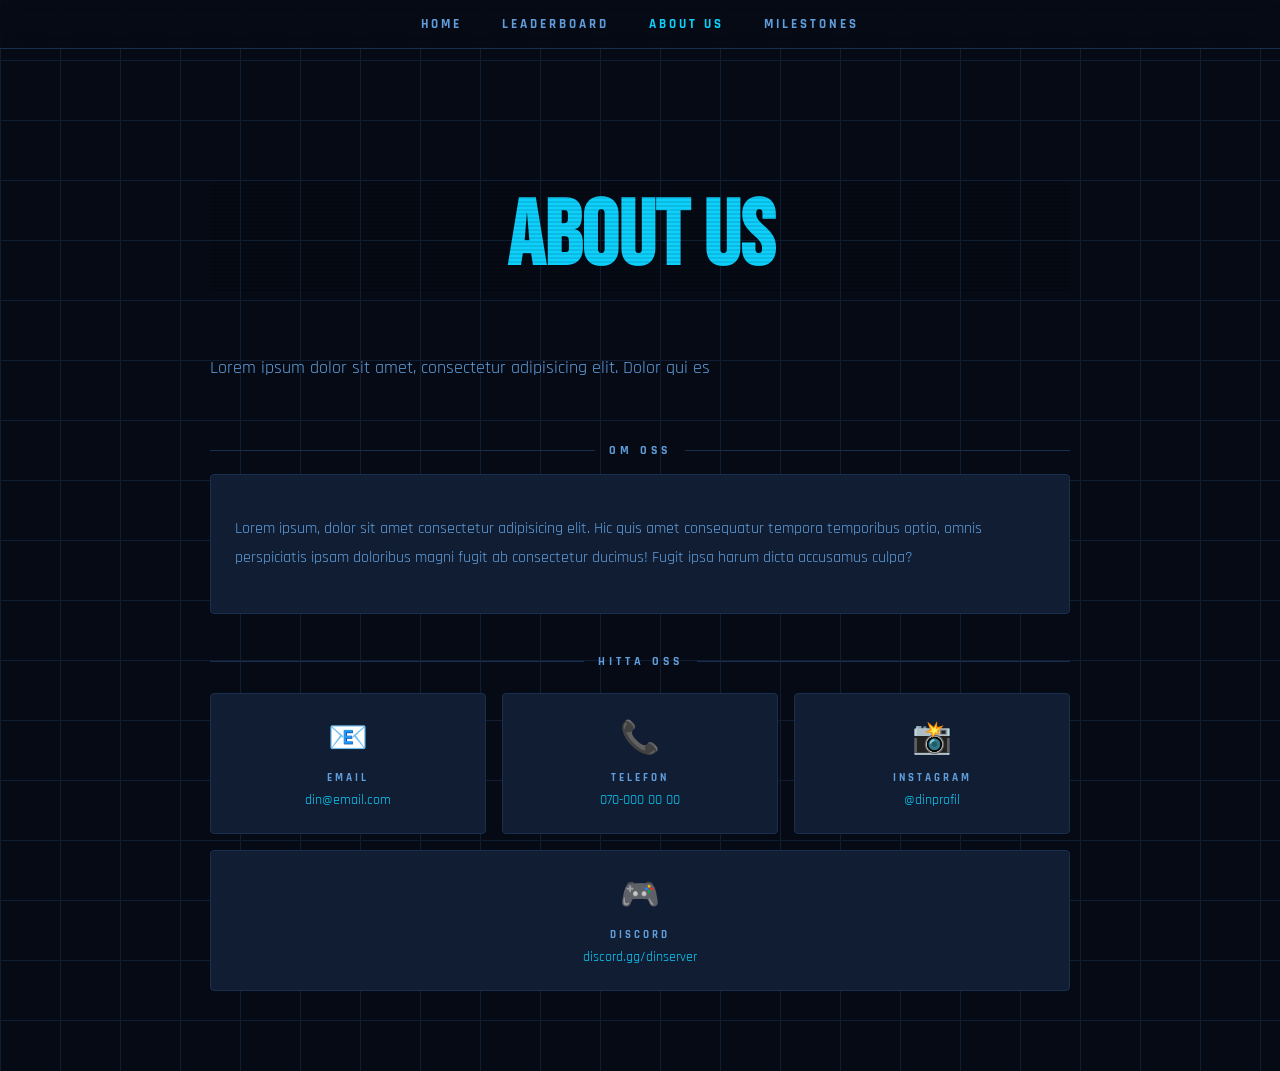
==== aboutus.html @ 4cf2b0c1 "FIRST COMMIT OF FILES" ====
<!doctype html>
<html lang="en">
<head>
  <meta charset="UTF-8" />
  <meta name="viewport" content="width=device-width, initial-scale=1.0" />
  <link rel="preconnect" href="https://fonts.googleapis.com" />
  <link rel="preconnect" href="https://fonts.gstatic.com" crossorigin />
  <link href="https://fonts.googleapis.com/css2?family=Bebas+Neue&family=Rajdhani:wght@400;700&display=swap" rel="stylesheet" />
  <link rel="stylesheet" href="css/style.css" />
  <title>LEVEL UP! - About us</title>
</head>
<body>
  <nav>
    <a href="index.html" >Home</a>
    <a href="leaderboard.html">Leaderboard</a>
    <a href="aboutus.html" class="active">About us</a>
    <a href="milestones.html">Milestones</a>
  </nav>
  <main id="contacts">
    <div class="contacts-hero">
  <h1 class="crt">About us</h1>
  <p class="hero-desc">Lorem ipsum dolor sit amet, consectetur adipisicing elit. Dolor qui es</p>
</div>

<div class="section-label">Om oss</div>
<div class="about-box">
  <p>Lorem ipsum, dolor sit amet consectetur adipisicing elit. Hic quis amet consequatur tempora temporibus optio, omnis perspiciatis ipsam doloribus magni fugit ab consectetur ducimus! Fugit ipsa harum dicta accusamus culpa?</p>
</div>

<div class="section-label">Hitta oss</div>
<div class="contact-cards">
  <a href="mailto:din@email.com" class="contact-card">
    <div class="contact-icon">📧</div>
    <div class="contact-label">Email</div>
    <div class="contact-value">din@email.com</div>
  </a>
  <a href="tel:+46700000000" class="contact-card">
    <div class="contact-icon">📞</div>
    <div class="contact-label">Telefon</div>
    <div class="contact-value">070-000 00 00</div>
  </a>
  <a href="https://instagram.com/dinprofil" class="contact-card">
    <div class="contact-icon">📸</div>
    <div class="contact-label">Instagram</div>
    <div class="contact-value">@dinprofil</div>
  </a>
  <a href="https://discord.gg/dinserver" class="contact-card">
    <div class="contact-icon">🎮</div>
    <div class="contact-label">Discord</div>
    <div class="contact-value">discord.gg/dinserver</div>
  </a>
</div>
  </main>
</body>
</html>
---- css/style.css ----
:root {
    --bg: #050a14;
    --cyan: #0dd0fc;
    --panel: #101d33;
    --text: #cde6ff;
    --bread: #609edb;
}

body {
    font-family: 'Rajdhani', sans-serif;
    font-size: 16px;
    background-color: var(--bg);
    color: var(--text);
    background-image:
        linear-gradient(var(--panel) 1px, transparent 1px),
        linear-gradient(90deg, var(--panel) 1px, transparent 1px);
    background-size: 60px 60px;
    margin: 0;
}

body::before {
    content: '';
    position: fixed;
    inset: 0;
    background: repeating-linear-gradient(0deg,
            transparent,
            transparent 2px,
            rgba(0, 0, 0, 0.08) 2px,
            rbga(0, 0, 0, 0.08) 4px);
    pointer-events: none;
}

body::-webkit-scrollbar {
    width: 6px;
}

body::-webkit-scrollbar-track {
    background: var(--bg);
}

body::-webkit-scrollbar-thumb {
    background: var(--cyan);
    border-radius: 3px;
    box-shadow:
        0 0 6px var(--cyan),
        0 0 12px var(--cyan),
        0 0 20px var(--cyan);
}

#containterLeaderboard {
    display: grid;
    min-height: 100vh;
    grid-template-rows: auto auto 1fr;
    grid-template-areas:
        "hd"
        "se"
        "mn";
    max-width: 860px;
    margin: 0 auto;
    padding: 40px 24px;
}

header {
    grid-area: hd;
    font-family: 'Bebas Neue', sans-serif;
    font-size: 92px;
    color: var(--cyan);
    display: flex;
    align-items: center;
    justify-content: center;
    text-shadow:
        0 0 20px var(--cyan),
        0 0 60px var(--cyan),
        0 0 100px var(--cyan);
    animation: pulse-glow 4s ease-in-out infinite;
    z-index: 0;
    padding: 120px 24px 80px;
    animation: fadeDown 0.6s ease both, pulse-glow 4s ease-in-out infinite;
}

.crt{
    position: relative;
}

.crt::before {
    content: '';
    position: absolute;
    inset: 0;
    background: repeating-linear-gradient(0deg,
            transparent,
            transparent 2px,
            rgba(0, 0, 0, 0.1) 2px,
            rgba(0, 0, 0, 0.1) 4px);
    pointer-events: none;
    z-index: 1;
}

@keyframes pulse-glow {
    0% {
        text-shadow: 0 0 5px var(--cyan), 0 0 10px var(--cyan);
    }

    50% {
        text-shadow: 0 0 10px var(--cyan), 0 0 20px var(--cyan), 0 0 160px var(--cyan);
    }

    100% {
        text-shadow: 0 0 5px var(--cyan), 0 0 10px var(--cyan);
    }
}

@keyframes fadeDown {
    from {
        opacity: 0;
        transform: translateY(-20px);
    }

    to {
        opacity: 1;
        transform: translateY(0);
    }
}

@keyframes fadeUp {
    from {
        opacity: 0;
        transform: translateY(20px);
    }

    to {
        opacity: 1;
        transform: translateY(0);
    }
}

nav {
    position: fixed;
    top: 0;
    left: 0;
    right: 0;
    display: flex;
    justify-content: center;
    gap: 40px;
    padding: 16px;
    background: rgba(5, 10, 20, 0.8);
    backdrop-filter: blur(10px);
    border-bottom: 1px solid #1a2f50;
    z-index: 100;
}

nav a {
    font-family: 'Rajdhani', sans-serif;
    font-size: 13px;
    font-weight: 700;
    letter-spacing: 3px;
    text-transform: uppercase;
    color: var(--bread);
    text-decoration: none;
    transition: color 0.2s;
}

nav a:hover {
    color: var(--cyan);
}

nav a.active {
    color: var(--cyan);
}

section {
    display: grid;
    grid-area: se;
    height: 350px;
}

main {
    grid-area: mn;
    padding: 0 24px 80px;
}

tr {
    background-color: var(--panel);
    height: 50px;
}

td {
    background-color: transparent;
    padding: 14px 20px;
    color: var(--text);
}

table {
    width: 100%;
    border-collapse: collapse;
}

thead tr {
    background: var(--panel);
    border-bottom: 1px solid #1a2f50;
}

th {
    padding: 12px 20px;
    font-size: 11px;
    font-weight: 700;
    letter-spacing: 3px;
    color: var(--bread);
    text-transform: uppercase;
    text-align: left;
}

tbody tr {
    border-bottom: 1px solid #1a2f50;
    transition: background 0.15s;
}

tbody tr:hover {
    background: rgba(13, 208, 252, 0.1);
}

.section-label {
    display: flex;
    align-items: center;
    gap: 14px;
    margin-bottom: 16px;
    font-size: 12px;
    font-weight: 700;
    letter-spacing: 4px;
    color: var(--bread);
    text-transform: uppercase;
}

.section-label::before,
.section-label::after {
    content: '';
    flex: 1;
    height: 1px;
    background: #1a2f50;
}

.table-wrap {
    border: 1px solid #1a2f50;
    border-radius: 4px;
    overflow: hidden;
}

.podium {
    display: flex;
    justify-content: center;
    align-items: flex-end;
    gap: 12px;
    height: 100%;
    animation: fadeUp 0.7s 0.2s ease both;
}

.podium-card {
    flex: 1;
    max-width: 240px;
    border-radius: 4px;
    padding: 20px 16px;
    text-align: center;
    border: 1px solid #1a2f50;
    background: var(--panel);
}

.rank-1 {
    padding-top: 40px;
    border-color: #ffd700;
    box-shadow: 0 0 20px rgba(255, 215, 0, 0.2);
}

.rank-2 {
    border-color: #c0c0c0;
    box-shadow: 0 0 16px rgba(192, 192, 192, 0.15);
}

.rank-3 {
    border-color: #cd7f32;
    box-shadow: 0 0 16px rgba(205, 127, 50, 0.15);
}

.podium-rank {
    font-family: 'Bebas Neue', sans-serif;
    font-size: 42px;
    line-height: 1;
    margin-bottom: 4px;
}

.rank-1 .podium-rank {
    color: #ffd700;
}

.rank-2 .podium-rank {
    color: #c0c0c0;
}

.rank-3 .podium-rank {
    color: #cd7f32;
}

.podium-name {
    font-size: 18px;
    font-weight: 700;
    color: #fff;
    margin-bottom: 6px;
}

.podium-xp {
    font-family: 'Bebas Neue', sans-serif;
    font-size: 24px;
    color: var(--cyan);
}

.xp-bar-wrap {
    width: 80px;
    height: 4px;
    background: #1a2f50;
    border-radius: 2px;
    margin-top: 5px;
    overflow: hidden;
}

.xp-bar {
    height: 100%;
    background: var(--cyan);
    border-radius: 2px;
}

section {
    grid-area: se;
    padding-bottom: 40px;
}

/* --------------------------------------- */

#home {
    max-width: 860px;
    margin: 0 auto;
    padding: 120px 24px 80px;
}

.hero {
    display: flex;
    flex-direction: column;
    align-items: center;
    text-align: center;
    margin-bottom: 10px;
}

.hero-logo img {
    width: 200px;
    height: 200px;
    border-radius: 50%;
    border: 2px solid var(--cyan);
    box-shadow: 0 0 20px var(--cyan);
}

.hero h1 {
    font-family: 'Bebas Neue', sans-serif;
    font-size: 92px;
    color: var(--cyan);
    animation: pulse-glow 4s ease-in-out infinite;
} 

.hero-desc {
    font-size: 18px;
    color: var(--bread);
    max-width: 500px;
    line-height: 1.6;
}

.xp-cards {
    display: flex;
    gap: 16px;
    margin-top: 24px;
}

.xp-card {
    flex: 1;
    background: var(--panel);
    border: 1px solid #1a2f50;
    border-radius: 4px;
    padding: 24px;
    text-align: center;
}

.xp-card-icon {
    font-size: 32px;
    margin-bottom: 12px;
}

.xp-card-title {
    font-family: 'Bebas Neue', sans-serif;
    font-size: 24px;
    color: var(--cyan);
    margin-bottom: 8px;
}

.xp-card-desc {
    font-size: 14px;
    color: var(--bread);
    line-height: 1.6;
}

/* -------------------------------------- */

#contacts {
    max-width: 860px;
    margin: 0 auto;
    padding: 120px 24px 80px;
}

.contacts-hero {
    text-align: center;
    margin-bottom: 60px;
}

.contacts-hero h1 {
    font-family: 'Bebas Neue', sans-serif;
    font-size: 92px;
    color: var(--cyan);
    animation: pulse-glow 4s ease-in-out infinite;
}

.about-box {
    background: var(--panel);
    border: 1px solid #1a2f50;
    border-radius: 4px;
    padding: 24px;
    margin: 16px 0 40px;
    color: var(--bread);
    line-height: 1.8;
    font-size: 16px;
}

.contact-cards {
    display: flex;
    gap: 16px;
    margin-top: 24px;
    flex-wrap: wrap;
}

.contact-card {
    flex: 1;
    min-width: 180px;
    background: var(--panel);
    border: 1px solid #1a2f50;
    border-radius: 4px;
    padding: 24px;
    text-align: center;
    text-decoration: none;
    transition: border-color 0.2s, box-shadow 0.2s;
}

.contact-card:hover {
    border-color: var(--cyan);
    box-shadow: 0 0 12px rgba(13, 208, 252, 0.2);
}

.contact-icon {
    font-size: 32px;
    margin-bottom: 12px;
}

.contact-label {
    font-size: 11px;
    font-weight: 700;
    letter-spacing: 3px;
    color: var(--bread);
    text-transform: uppercase;
    margin-bottom: 6px;
}

.contact-value {
    font-size: 14px;
    color: var(--cyan);
}

/* ------------------------------------- */

#milestones {
    max-width: 860px;
    margin: 0 auto;
    padding: 120px 24px 80px;
}

.milestones-hero {
    text-align: center;
    margin-bottom: 60px;
}

.milestones-hero h1 {
    font-family: 'Bebas Neue', sans-serif;
    font-size: 92px;
    color: var(--cyan);
    animation: pulse-glow 4s ease-in-out infinite;
}

.milestone-cards {
    display: flex;
    flex-direction: column;
    gap: 12px;
    margin-top: 24px;
}

.milestone-card {
    display: flex;
    align-items: center;
    gap: 20px;
    background: var(--panel);
    border: 1px solid #1a2f50;
    border-radius: 4px;
    padding: 16px 24px;
    transition: border-color 0.2s, box-shadow 0.2s;
}

.milestone-card:hover {
    border-color: var(--cyan);
    box-shadow: 0 0 12px rgba(13, 208, 252, 0.15);
}

.milestone-color {
    width: 40px;
    height: 40px;
    border-radius: 50%;
    flex-shrink: 0;
}

.milestone-name {
    font-family: 'Bebas Neue', sans-serif;
    font-size: 24px;
    color: #fff;
}

.milestone-levels {
    font-size: 13px;
    color: var(--bread);
    letter-spacing: 2px;
}

.milestone-reward {
    font-size: 13px;
    color: var(--cyan);
    margin-top: 4px;
    letter-spacing: 1px;
}

/* Färger (väldigt jobbig skit ugghghhhghhghghghhhhh)*/
.yellow {
    background: #ffd700;
}

.green {
    background: #00c853;
}

.blue {
    background: #2979ff;
}

.purple {
    background: #aa00ff;
}

.red {
    background: #d50000;
}

.bronze {
    background: linear-gradient(135deg, #cd7f32, #3a1606);
}

.silver {
    background: linear-gradient(135deg, #c0c0c0, #0c0c0c);
}

.gold {
    background: linear-gradient(135deg, #ffcd45, #1d1a00);
}

.diamond {
    background: linear-gradient(135deg, #76d3dd, #afdbff, #4754cc);
}

.platinum {
    background: linear-gradient(135deg, #67f9ed, #affff8, #22eecc);
    
}

.mythical {
    background: linear-gradient(135deg, #ff399f, #c300ff, #2f00ff);
}

.mythical-card {
    position: relative;
    overflow: hidden;
    border-color: #818cf8;
    box-shadow: 0 0 100px rgba(129, 140, 248, 0.3);
}
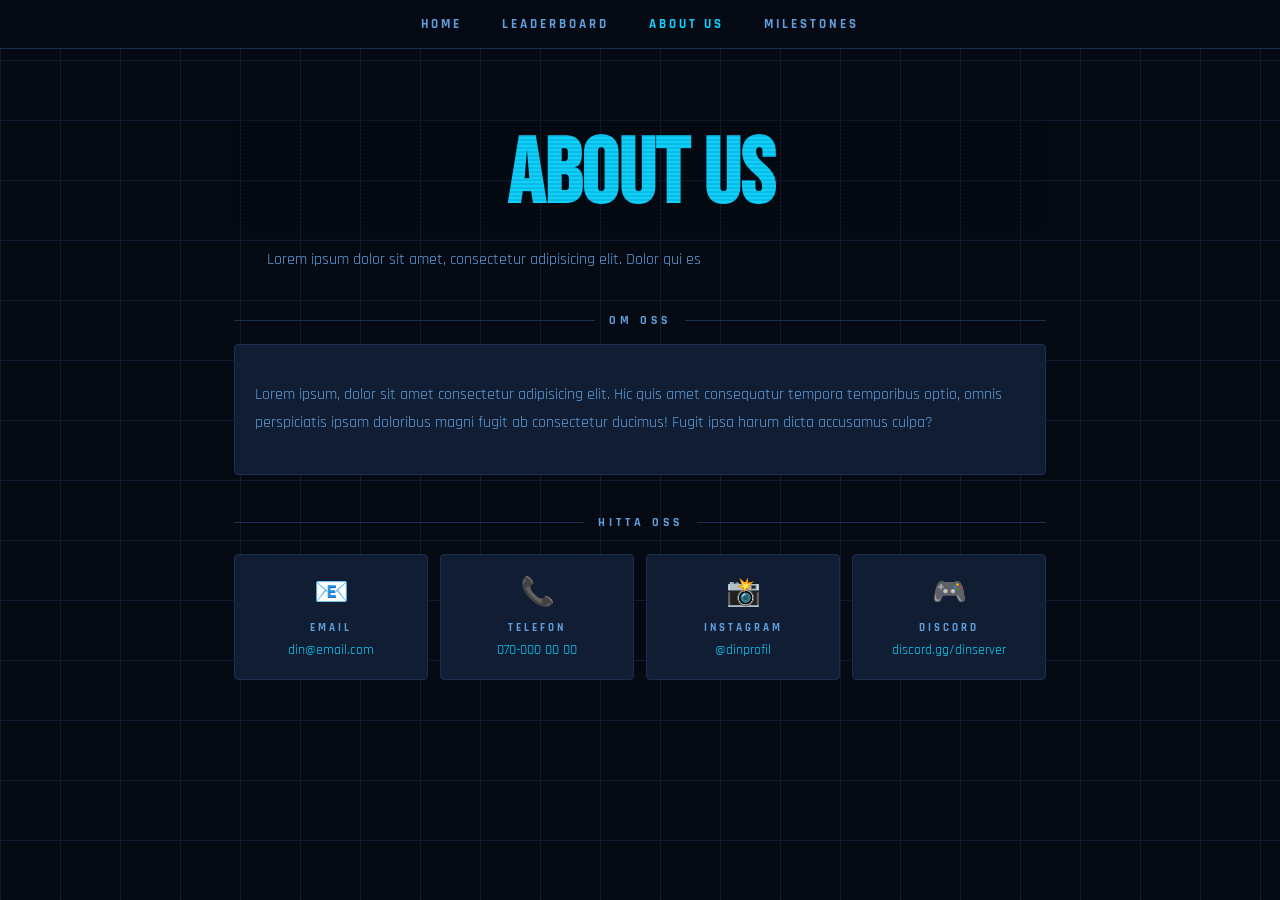
==== commit 745345d1: "Responisve website! made it responsive cause why not" ====
--- a/aboutus.html
+++ b/aboutus.html
@@ -8,8 +8,10 @@
   <link href="https://fonts.googleapis.com/css2?family=Bebas+Neue&family=Rajdhani:wght@400;700&display=swap" rel="stylesheet" />
   <link rel="stylesheet" href="css/style.css" />
   <title>LEVEL UP! - About us</title>
+  <link rel="icon" type="image/x-icon" href="img/leveluplogo.png">
 </head>
 <body>
+  <div id="wrapperAboutus">
   <nav>
     <a href="index.html" >Home</a>
     <a href="leaderboard.html">Leaderboard</a>
@@ -51,5 +53,6 @@
   </a>
 </div>
   </main>
+  </div>
 </body>
 </html>
--- a/css/style.css
+++ b/css/style.css
@@ -4,6 +4,16 @@
     --panel: #101d33;
     --text: #cde6ff;
     --bread: #609edb;
+}
+
+main {
+    animation: fadeUp 0.7s 0.2s ease both;
+}
+
+*,
+*::before,
+*::after {
+    box-sizing: border-box;
 }
 
 body {
@@ -16,6 +26,7 @@
         linear-gradient(90deg, var(--panel) 1px, transparent 1px);
     background-size: 60px 60px;
     margin: 0;
+    overflow-x: hidden;
 }
 
 body::before {
@@ -26,7 +37,7 @@
             transparent,
             transparent 2px,
             rgba(0, 0, 0, 0.08) 2px,
-            rbga(0, 0, 0, 0.08) 4px);
+            rgba(0, 0, 0, 0.08) 4px);
     pointer-events: none;
 }
 
@@ -47,38 +58,253 @@
         0 0 20px var(--cyan);
 }
 
+/* ── WRAPPERS ── */
+#wrapperAboutus,
+#wrapperHome,
+#wrapperLeaderboard,
+#wrapperMilestones,
+#wrappperMilestones {
+    width: 100%;
+    max-width: 1200px;
+    padding: 0;
+    margin: 0 auto;
+}
+
+/* ── NAV ── */
+nav {
+    position: fixed;
+    top: 0;
+    left: 0;
+    right: 0;
+    display: flex;
+    justify-content: center;
+    flex-wrap: wrap;
+    gap: 16px;
+    padding: 12px 16px;
+    background: rgba(5, 10, 20, 0.8);
+    backdrop-filter: blur(10px);
+    border-bottom: 1px solid #1a2f50;
+    z-index: 100;
+}
+
+nav a {
+    font-family: 'Rajdhani', sans-serif;
+    font-size: 12px;
+    font-weight: 700;
+    letter-spacing: 2px;
+    text-transform: uppercase;
+    color: var(--bread);
+    text-decoration: none;
+    transition: color 0.2s;
+}
+
+nav a:hover {
+    color: var(--cyan);
+}
+
+nav a.active {
+    color: var(--cyan);
+}
+
+/* ── LEADERBOARD LAYOUT ── */
 #containterLeaderboard {
     display: grid;
-    min-height: 100vh;
     grid-template-rows: auto auto 1fr;
     grid-template-areas:
         "hd"
         "se"
         "mn";
-    max-width: 860px;
-    margin: 0 auto;
-    padding: 40px 24px;
-}
-
-header {
+    width: 100%;
+    padding: 0 16px;
+}
+
+.leaderboard-hero {
     grid-area: hd;
+    display: flex;
+    justify-content: center;
+    padding: 100px 16px 40px;
+}
+
+.leaderboard-hero h1 {
     font-family: 'Bebas Neue', sans-serif;
-    font-size: 92px;
-    color: var(--cyan);
+    font-size: clamp(48px, 12vw, 92px);
+    color: var(--cyan);
+    animation: fadeDown 0.6s ease both, pulse-glow 4s ease-in-out infinite;
+    margin: 0;
+    text-align: center;
+}
+
+/* ── PODIUM SECTION ── */
+section {
+    grid-area: se;
+    height: auto;
+    min-height: 160px;
+    padding: 16px 0 32px;
+}
+
+.podium {
+    display: flex;
+    justify-content: center;
+    align-items: flex-end;
+    gap: 8px;
+    height: 100%;
+    animation: fadeUp 0.7s 0.2s ease both;
+}
+
+.podium-card {
+    flex: 1;
+    min-width: 0;
+    max-width: 240px;
+    border-radius: 4px;
+    padding: 12px 8px;
+    text-align: center;
+    border: 1px solid #1a2f50;
+    background: var(--panel);
+    word-break: break-word;
+}
+
+.rank-1 {
+    padding-top: 28px;
+    border-color: #ffd700;
+    box-shadow: 0 0 20px rgba(255, 215, 0, 0.2);
+}
+
+.rank-2 {
+    border-color: #c0c0c0;
+    box-shadow: 0 0 16px rgba(192, 192, 192, 0.15);
+}
+
+.rank-3 {
+    border-color: #cd7f32;
+    box-shadow: 0 0 16px rgba(205, 127, 50, 0.15);
+}
+
+.podium-rank {
+    font-family: 'Bebas Neue', sans-serif;
+    font-size: clamp(24px, 6vw, 42px);
+    line-height: 1;
+    margin-bottom: 4px;
+}
+
+.rank-1 .podium-rank {
+    color: #ffd700;
+}
+
+.rank-2 .podium-rank {
+    color: #c0c0c0;
+}
+
+.rank-3 .podium-rank {
+    color: #cd7f32;
+}
+
+.podium-name {
+    font-size: clamp(12px, 3vw, 18px);
+    font-weight: 700;
+    color: #fff;
+    margin-bottom: 4px;
+}
+
+.podium-xp {
+    font-family: 'Bebas Neue', sans-serif;
+    font-size: clamp(14px, 4vw, 24px);
+    color: var(--cyan);
+}
+
+/* ── TABLE ── */
+main {
+    grid-area: mn;
+    padding: 0 0 80px;
+}
+
+.table-wrap {
+    border: 1px solid #1a2f50;
+    border-radius: 4px;
+    overflow-x: auto;
+    -webkit-overflow-scrolling: touch;
+}
+
+table {
+    width: 100%;
+    min-width: 360px;
+    border-collapse: collapse;
+}
+
+thead tr {
+    background: var(--panel);
+    border-bottom: 1px solid #1a2f50;
+}
+
+th {
+    padding: 10px 12px;
+    font-size: 10px;
+    font-weight: 700;
+    letter-spacing: 2px;
+    color: var(--bread);
+    text-transform: uppercase;
+    text-align: left;
+    white-space: nowrap;
+}
+
+tr {
+    background-color: var(--panel);
+    height: 50px;
+}
+
+td {
+    background-color: transparent;
+    padding: 10px 12px;
+    color: var(--text);
+    font-size: 14px;
+}
+
+tbody tr {
+    border-bottom: 1px solid #1a2f50;
+    transition: background 0.15s;
+}
+
+tbody tr:hover {
+    background: rgba(13, 208, 252, 0.1);
+}
+
+.xp-bar-wrap {
+    width: 60px;
+    height: 4px;
+    background: #1a2f50;
+    border-radius: 2px;
+    margin-top: 5px;
+    overflow: hidden;
+}
+
+.xp-bar {
+    height: 100%;
+    background: var(--cyan);
+    border-radius: 2px;
+}
+
+/* ── SECTION LABEL ── */
+.section-label {
     display: flex;
     align-items: center;
-    justify-content: center;
-    text-shadow:
-        0 0 20px var(--cyan),
-        0 0 60px var(--cyan),
-        0 0 100px var(--cyan);
-    animation: pulse-glow 4s ease-in-out infinite;
-    z-index: 0;
-    padding: 120px 24px 80px;
-    animation: fadeDown 0.6s ease both, pulse-glow 4s ease-in-out infinite;
-}
-
-.crt{
+    gap: 14px;
+    margin-bottom: 16px;
+    font-size: 12px;
+    font-weight: 700;
+    letter-spacing: 4px;
+    color: var(--bread);
+    text-transform: uppercase;
+}
+
+.section-label::before,
+.section-label::after {
+    content: '';
+    flex: 1;
+    height: 1px;
+    background: #1a2f50;
+}
+
+/* ── CRT EFFECT ── */
+.crt {
     position: relative;
 }
 
@@ -95,6 +321,7 @@
     z-index: 1;
 }
 
+/* ── ANIMATIONS ── */
 @keyframes pulse-glow {
     0% {
         text-shadow: 0 0 5px var(--cyan), 0 0 10px var(--cyan);
@@ -133,210 +360,11 @@
     }
 }
 
-nav {
-    position: fixed;
-    top: 0;
-    left: 0;
-    right: 0;
-    display: flex;
-    justify-content: center;
-    gap: 40px;
-    padding: 16px;
-    background: rgba(5, 10, 20, 0.8);
-    backdrop-filter: blur(10px);
-    border-bottom: 1px solid #1a2f50;
-    z-index: 100;
-}
-
-nav a {
-    font-family: 'Rajdhani', sans-serif;
-    font-size: 13px;
-    font-weight: 700;
-    letter-spacing: 3px;
-    text-transform: uppercase;
-    color: var(--bread);
-    text-decoration: none;
-    transition: color 0.2s;
-}
-
-nav a:hover {
-    color: var(--cyan);
-}
-
-nav a.active {
-    color: var(--cyan);
-}
-
-section {
-    display: grid;
-    grid-area: se;
-    height: 350px;
-}
-
-main {
-    grid-area: mn;
-    padding: 0 24px 80px;
-}
-
-tr {
-    background-color: var(--panel);
-    height: 50px;
-}
-
-td {
-    background-color: transparent;
-    padding: 14px 20px;
-    color: var(--text);
-}
-
-table {
-    width: 100%;
-    border-collapse: collapse;
-}
-
-thead tr {
-    background: var(--panel);
-    border-bottom: 1px solid #1a2f50;
-}
-
-th {
-    padding: 12px 20px;
-    font-size: 11px;
-    font-weight: 700;
-    letter-spacing: 3px;
-    color: var(--bread);
-    text-transform: uppercase;
-    text-align: left;
-}
-
-tbody tr {
-    border-bottom: 1px solid #1a2f50;
-    transition: background 0.15s;
-}
-
-tbody tr:hover {
-    background: rgba(13, 208, 252, 0.1);
-}
-
-.section-label {
-    display: flex;
-    align-items: center;
-    gap: 14px;
-    margin-bottom: 16px;
-    font-size: 12px;
-    font-weight: 700;
-    letter-spacing: 4px;
-    color: var(--bread);
-    text-transform: uppercase;
-}
-
-.section-label::before,
-.section-label::after {
-    content: '';
-    flex: 1;
-    height: 1px;
-    background: #1a2f50;
-}
-
-.table-wrap {
-    border: 1px solid #1a2f50;
-    border-radius: 4px;
-    overflow: hidden;
-}
-
-.podium {
-    display: flex;
-    justify-content: center;
-    align-items: flex-end;
-    gap: 12px;
-    height: 100%;
-    animation: fadeUp 0.7s 0.2s ease both;
-}
-
-.podium-card {
-    flex: 1;
-    max-width: 240px;
-    border-radius: 4px;
-    padding: 20px 16px;
-    text-align: center;
-    border: 1px solid #1a2f50;
-    background: var(--panel);
-}
-
-.rank-1 {
-    padding-top: 40px;
-    border-color: #ffd700;
-    box-shadow: 0 0 20px rgba(255, 215, 0, 0.2);
-}
-
-.rank-2 {
-    border-color: #c0c0c0;
-    box-shadow: 0 0 16px rgba(192, 192, 192, 0.15);
-}
-
-.rank-3 {
-    border-color: #cd7f32;
-    box-shadow: 0 0 16px rgba(205, 127, 50, 0.15);
-}
-
-.podium-rank {
-    font-family: 'Bebas Neue', sans-serif;
-    font-size: 42px;
-    line-height: 1;
-    margin-bottom: 4px;
-}
-
-.rank-1 .podium-rank {
-    color: #ffd700;
-}
-
-.rank-2 .podium-rank {
-    color: #c0c0c0;
-}
-
-.rank-3 .podium-rank {
-    color: #cd7f32;
-}
-
-.podium-name {
-    font-size: 18px;
-    font-weight: 700;
-    color: #fff;
-    margin-bottom: 6px;
-}
-
-.podium-xp {
-    font-family: 'Bebas Neue', sans-serif;
-    font-size: 24px;
-    color: var(--cyan);
-}
-
-.xp-bar-wrap {
-    width: 80px;
-    height: 4px;
-    background: #1a2f50;
-    border-radius: 2px;
-    margin-top: 5px;
-    overflow: hidden;
-}
-
-.xp-bar {
-    height: 100%;
-    background: var(--cyan);
-    border-radius: 2px;
-}
-
-section {
-    grid-area: se;
-    padding-bottom: 40px;
-}
-
-/* --------------------------------------- */
-
+/* ── HOME ── */
 #home {
     max-width: 860px;
     margin: 0 auto;
-    padding: 120px 24px 80px;
+    padding: 100px 16px 80px;
 }
 
 .hero {
@@ -348,22 +376,26 @@
 }
 
 .hero-logo img {
-    width: 200px;
-    height: 200px;
+    max-width: 100%;
+    width: 160px;
+    height: 160px;
     border-radius: 50%;
     border: 2px solid var(--cyan);
     box-shadow: 0 0 20px var(--cyan);
 }
 
-.hero h1 {
+.hero h1,
+.contacts-hero h1,
+.milestones-hero h1 {
     font-family: 'Bebas Neue', sans-serif;
-    font-size: 92px;
-    color: var(--cyan);
-    animation: pulse-glow 4s ease-in-out infinite;
-} 
+    font-size: clamp(48px, 12vw, 92px);
+    color: var(--cyan);
+    animation: fadeDown 0.6s ease both, pulse-glow 4s ease-in-out infinite;
+    margin: 0;
+}
 
 .hero-desc {
-    font-size: 18px;
+    font-size: 16px;
     color: var(--bread);
     max-width: 500px;
     line-height: 1.6;
@@ -371,62 +403,55 @@
 
 .xp-cards {
     display: flex;
-    gap: 16px;
+    flex-wrap: wrap;
+    gap: 12px;
     margin-top: 24px;
 }
 
 .xp-card {
-    flex: 1;
+    flex: 1 1 140px;
     background: var(--panel);
     border: 1px solid #1a2f50;
     border-radius: 4px;
-    padding: 24px;
+    padding: 20px 16px;
     text-align: center;
 }
 
 .xp-card-icon {
-    font-size: 32px;
-    margin-bottom: 12px;
+    font-size: 28px;
+    margin-bottom: 10px;
 }
 
 .xp-card-title {
     font-family: 'Bebas Neue', sans-serif;
-    font-size: 24px;
-    color: var(--cyan);
-    margin-bottom: 8px;
+    font-size: 22px;
+    color: var(--cyan);
+    margin-bottom: 6px;
 }
 
 .xp-card-desc {
-    font-size: 14px;
+    font-size: 13px;
     color: var(--bread);
     line-height: 1.6;
 }
 
-/* -------------------------------------- */
-
+/* ── ABOUT US ── */
 #contacts {
     max-width: 860px;
     margin: 0 auto;
-    padding: 120px 24px 80px;
+    padding: 100px 16px 80px;
 }
 
 .contacts-hero {
     text-align: center;
-    margin-bottom: 60px;
-}
-
-.contacts-hero h1 {
-    font-family: 'Bebas Neue', sans-serif;
-    font-size: 92px;
-    color: var(--cyan);
-    animation: pulse-glow 4s ease-in-out infinite;
+    margin-bottom: 40px;
 }
 
 .about-box {
     background: var(--panel);
     border: 1px solid #1a2f50;
     border-radius: 4px;
-    padding: 24px;
+    padding: 20px;
     margin: 16px 0 40px;
     color: var(--bread);
     line-height: 1.8;
@@ -435,18 +460,17 @@
 
 .contact-cards {
     display: flex;
-    gap: 16px;
+    flex-wrap: wrap;
+    gap: 12px;
     margin-top: 24px;
-    flex-wrap: wrap;
 }
 
 .contact-card {
-    flex: 1;
-    min-width: 180px;
+    flex: 1 1 140px;
     background: var(--panel);
     border: 1px solid #1a2f50;
     border-radius: 4px;
-    padding: 24px;
+    padding: 20px 16px;
     text-align: center;
     text-decoration: none;
     transition: border-color 0.2s, box-shadow 0.2s;
@@ -458,8 +482,8 @@
 }
 
 .contact-icon {
-    font-size: 32px;
-    margin-bottom: 12px;
+    font-size: 28px;
+    margin-bottom: 10px;
 }
 
 .contact-label {
@@ -476,41 +500,33 @@
     color: var(--cyan);
 }
 
-/* ------------------------------------- */
-
+/* ── MILESTONES ── */
 #milestones {
     max-width: 860px;
     margin: 0 auto;
-    padding: 120px 24px 80px;
+    padding: 100px 16px 80px;
 }
 
 .milestones-hero {
     text-align: center;
-    margin-bottom: 60px;
-}
-
-.milestones-hero h1 {
-    font-family: 'Bebas Neue', sans-serif;
-    font-size: 92px;
-    color: var(--cyan);
-    animation: pulse-glow 4s ease-in-out infinite;
+    margin-bottom: 40px;
 }
 
 .milestone-cards {
     display: flex;
     flex-direction: column;
-    gap: 12px;
+    gap: 10px;
     margin-top: 24px;
 }
 
 .milestone-card {
     display: flex;
     align-items: center;
-    gap: 20px;
+    gap: 16px;
     background: var(--panel);
     border: 1px solid #1a2f50;
     border-radius: 4px;
-    padding: 16px 24px;
+    padding: 14px 20px;
     transition: border-color 0.2s, box-shadow 0.2s;
 }
 
@@ -520,75 +536,29 @@
 }
 
 .milestone-color {
-    width: 40px;
-    height: 40px;
+    width: 36px;
+    height: 36px;
     border-radius: 50%;
     flex-shrink: 0;
 }
 
 .milestone-name {
     font-family: 'Bebas Neue', sans-serif;
-    font-size: 24px;
+    font-size: 22px;
     color: #fff;
 }
 
 .milestone-levels {
-    font-size: 13px;
+    font-size: 12px;
     color: var(--bread);
     letter-spacing: 2px;
 }
 
 .milestone-reward {
-    font-size: 13px;
+    font-size: 12px;
     color: var(--cyan);
     margin-top: 4px;
     letter-spacing: 1px;
-}
-
-/* Färger (väldigt jobbig skit ugghghhhghhghghghhhhh)*/
-.yellow {
-    background: #ffd700;
-}
-
-.green {
-    background: #00c853;
-}
-
-.blue {
-    background: #2979ff;
-}
-
-.purple {
-    background: #aa00ff;
-}
-
-.red {
-    background: #d50000;
-}
-
-.bronze {
-    background: linear-gradient(135deg, #cd7f32, #3a1606);
-}
-
-.silver {
-    background: linear-gradient(135deg, #c0c0c0, #0c0c0c);
-}
-
-.gold {
-    background: linear-gradient(135deg, #ffcd45, #1d1a00);
-}
-
-.diamond {
-    background: linear-gradient(135deg, #76d3dd, #afdbff, #4754cc);
-}
-
-.platinum {
-    background: linear-gradient(135deg, #67f9ed, #affff8, #22eecc);
-    
-}
-
-.mythical {
-    background: linear-gradient(135deg, #ff399f, #c300ff, #2f00ff);
 }
 
 .mythical-card {
@@ -598,3 +568,113 @@
     box-shadow: 0 0 100px rgba(129, 140, 248, 0.3);
 }
 
+/* ── MILESTONE COLORS ── */
+.yellow {
+    background: #ffd700;
+}
+
+.green {
+    background: #00c853;
+}
+
+.blue {
+    background: #2979ff;
+}
+
+.purple {
+    background: #aa00ff;
+}
+
+.red {
+    background: #d50000;
+}
+
+.bronze {
+    background: linear-gradient(135deg, #cd7f32, #3a1606);
+}
+
+.silver {
+    background: linear-gradient(135deg, #c0c0c0, #0c0c0c);
+}
+
+.gold {
+    background: linear-gradient(135deg, #ffcd45, #1d1a00);
+}
+
+.diamond {
+    background: linear-gradient(135deg, #76d3dd, #afdbff, #4754cc);
+}
+
+.platinum {
+    background: linear-gradient(135deg, #67f9ed, #affff8, #22eecc);
+}
+
+.mythical {
+    background: linear-gradient(135deg, #ff399f, #c300ff, #2f00ff);
+}
+
+/* ── BREAKPOINTS ── */
+@media (min-width: 480px) {
+    nav {
+        gap: 28px;
+    }
+
+    #containterLeaderboard {
+        padding: 0 20px;
+    }
+
+    th,
+    td {
+        padding: 12px 16px;
+    }
+}
+
+@media (min-width: 768px) {
+    nav {
+        gap: 40px;
+        padding: 16px;
+    }
+
+    nav a {
+        font-size: 13px;
+        letter-spacing: 3px;
+    }
+
+    .leaderboard-hero {
+        padding: 140px 24px 60px;
+    }
+
+    #containterLeaderboard {
+        padding: 0 24px;
+    }
+
+    th {
+        padding: 12px 20px;
+        font-size: 11px;
+        letter-spacing: 3px;
+    }
+
+    td {
+        padding: 14px 20px;
+        font-size: 16px;
+    }
+
+    .podium-card {
+        padding: 20px 16px;
+    }
+
+    .rank-1 {
+        padding-top: 40px;
+    }
+
+    .hero-logo img {
+        width: 200px;
+        height: 200px;
+    }
+
+    #home,
+    #contacts,
+    #milestones {
+        padding: 120px 24px 80px;
+    }
+}
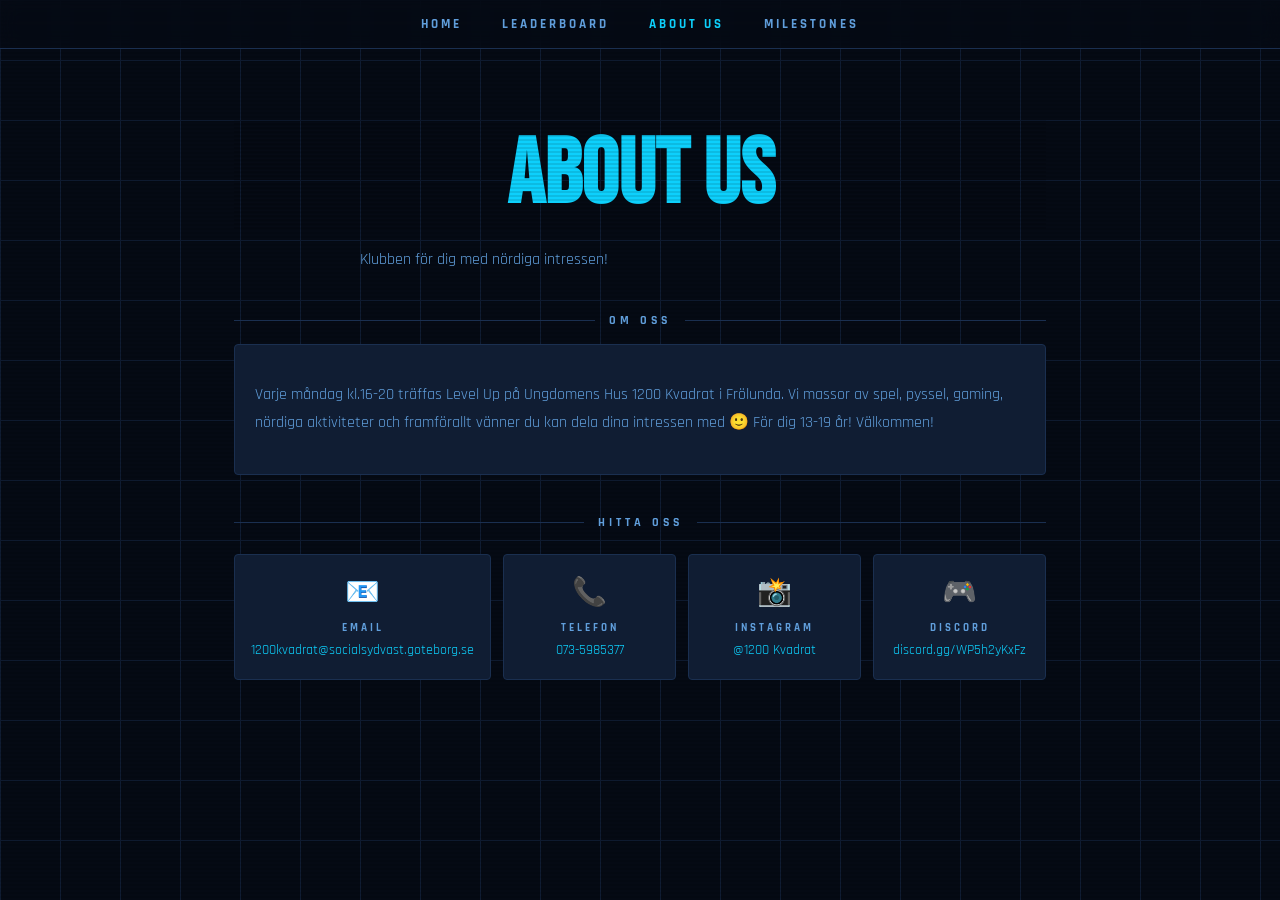
==== commit 948ba336: "Text-updated" ====
--- a/aboutus.html
+++ b/aboutus.html
@@ -21,35 +21,35 @@
   <main id="contacts">
     <div class="contacts-hero">
   <h1 class="crt">About us</h1>
-  <p class="hero-desc">Lorem ipsum dolor sit amet, consectetur adipisicing elit. Dolor qui es</p>
+  <p class="hero-desc">Klubben för dig med nördiga intressen!</p>
 </div>
 
 <div class="section-label">Om oss</div>
 <div class="about-box">
-  <p>Lorem ipsum, dolor sit amet consectetur adipisicing elit. Hic quis amet consequatur tempora temporibus optio, omnis perspiciatis ipsam doloribus magni fugit ab consectetur ducimus! Fugit ipsa harum dicta accusamus culpa?</p>
+  <p>Varje måndag kl.16-20 träffas Level Up på Ungdomens Hus 1200 Kvadrat i Frölunda. Vi massor av spel, pyssel, gaming, nördiga aktiviteter och framförallt vänner du kan dela dina intressen med 🙂 För dig 13-19 år! Välkommen!</p>
 </div>
 
 <div class="section-label">Hitta oss</div>
 <div class="contact-cards">
-  <a href="mailto:din@email.com" class="contact-card">
+  <a href="mailto:1200kvadrat@socialsydvast.goteborg.se" class="contact-card">
     <div class="contact-icon">📧</div>
     <div class="contact-label">Email</div>
-    <div class="contact-value">din@email.com</div>
+    <div class="contact-value">1200kvadrat@socialsydvast.goteborg.se</div>
   </a>
-  <a href="tel:+46700000000" class="contact-card">
+  <a href="tel:0735985377" class="contact-card">
     <div class="contact-icon">📞</div>
     <div class="contact-label">Telefon</div>
-    <div class="contact-value">070-000 00 00</div>
+    <div class="contact-value">073-5985377</div>
   </a>
-  <a href="https://instagram.com/dinprofil" class="contact-card">
+  <a href="https://instagram.com/1200 Kvadrat" class="contact-card">
     <div class="contact-icon">📸</div>
     <div class="contact-label">Instagram</div>
-    <div class="contact-value">@dinprofil</div>
+    <div class="contact-value">@1200 Kvadrat</div>
   </a>
-  <a href="https://discord.gg/dinserver" class="contact-card">
+  <a href="https://discord.gg/WP5h2yKxFz" class="contact-card">
     <div class="contact-icon">🎮</div>
     <div class="contact-label">Discord</div>
-    <div class="contact-value">discord.gg/dinserver</div>
+    <div class="contact-value">discord.gg/WP5h2yKxFz</div>
   </a>
 </div>
   </main>
--- a/css/style.css
+++ b/css/style.css
@@ -58,7 +58,7 @@
         0 0 20px var(--cyan);
 }
 
-/* ── WRAPPERS ── */
+/* --------------wrappers*/
 #wrapperAboutus,
 #wrapperHome,
 #wrapperLeaderboard,
@@ -68,9 +68,10 @@
     max-width: 1200px;
     padding: 0;
     margin: 0 auto;
-}
-
-/* ── NAV ── */
+    overflow-x: hidden;
+}
+
+/* ------------nav*/
 nav {
     position: fixed;
     top: 0;
@@ -106,7 +107,7 @@
     color: var(--cyan);
 }
 
-/* ── LEADERBOARD LAYOUT ── */
+/* ---------------leaderbpard layout*/
 #containterLeaderboard {
     display: grid;
     grid-template-rows: auto auto 1fr;
@@ -115,6 +116,8 @@
         "se"
         "mn";
     width: 100%;
+    max-width: 1200px;
+    margin: 0 auto;
     padding: 0 16px;
 }
 
@@ -134,7 +137,7 @@
     text-align: center;
 }
 
-/* ── PODIUM SECTION ── */
+/* --------------Podium se*/
 section {
     grid-area: se;
     height: auto;
@@ -211,7 +214,7 @@
     color: var(--cyan);
 }
 
-/* ── TABLE ── */
+/*------------------Table stuff */
 main {
     grid-area: mn;
     padding: 0 0 80px;
@@ -282,7 +285,7 @@
     border-radius: 2px;
 }
 
-/* ── SECTION LABEL ── */
+/* ----------section label*/
 .section-label {
     display: flex;
     align-items: center;
@@ -303,7 +306,7 @@
     background: #1a2f50;
 }
 
-/* ── CRT EFFECT ── */
+/* crt*/
 .crt {
     position: relative;
 }
@@ -321,7 +324,7 @@
     z-index: 1;
 }
 
-/* ── ANIMATIONS ── */
+/* ---------------------*/
 @keyframes pulse-glow {
     0% {
         text-shadow: 0 0 5px var(--cyan), 0 0 10px var(--cyan);
@@ -360,7 +363,7 @@
     }
 }
 
-/* ── HOME ── */
+/* ----------home */
 #home {
     max-width: 860px;
     margin: 0 auto;
@@ -435,7 +438,7 @@
     line-height: 1.6;
 }
 
-/* ── ABOUT US ── */
+/* ------------------------about us */
 #contacts {
     max-width: 860px;
     margin: 0 auto;
@@ -500,7 +503,6 @@
     color: var(--cyan);
 }
 
-/* ── MILESTONES ── */
 #milestones {
     max-width: 860px;
     margin: 0 auto;
@@ -568,7 +570,7 @@
     box-shadow: 0 0 100px rgba(129, 140, 248, 0.3);
 }
 
-/* ── MILESTONE COLORS ── */
+
 .yellow {
     background: #ffd700;
 }
@@ -613,7 +615,6 @@
     background: linear-gradient(135deg, #ff399f, #c300ff, #2f00ff);
 }
 
-/* ── BREAKPOINTS ── */
 @media (min-width: 480px) {
     nav {
         gap: 28px;
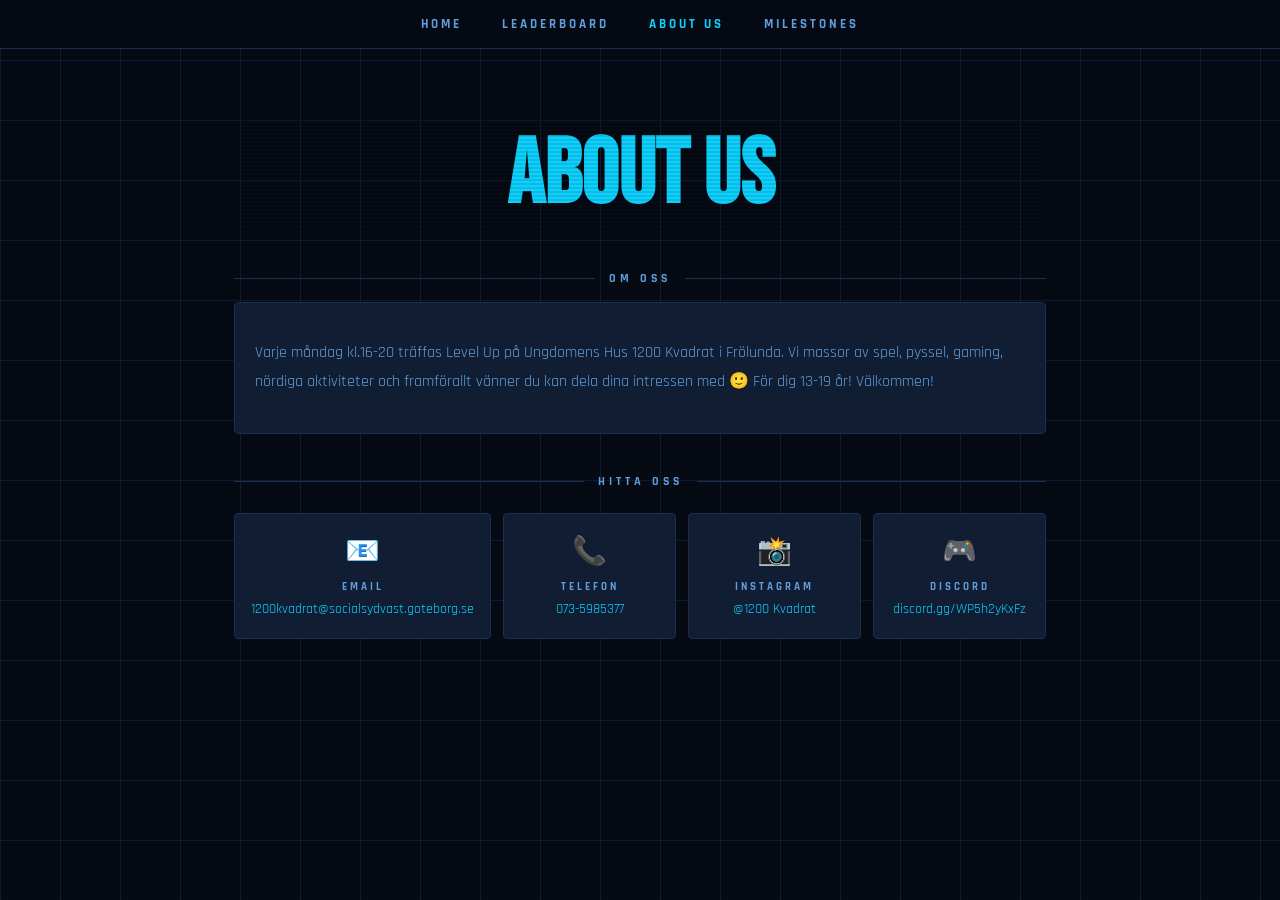
==== commit 3545e34f: "text-update-2" ====
--- a/aboutus.html
+++ b/aboutus.html
@@ -21,7 +21,7 @@
   <main id="contacts">
     <div class="contacts-hero">
   <h1 class="crt">About us</h1>
-  <p class="hero-desc">Klubben för dig med nördiga intressen!</p>
+  <p class="hero-desc"></p>
 </div>
 
 <div class="section-label">Om oss</div>
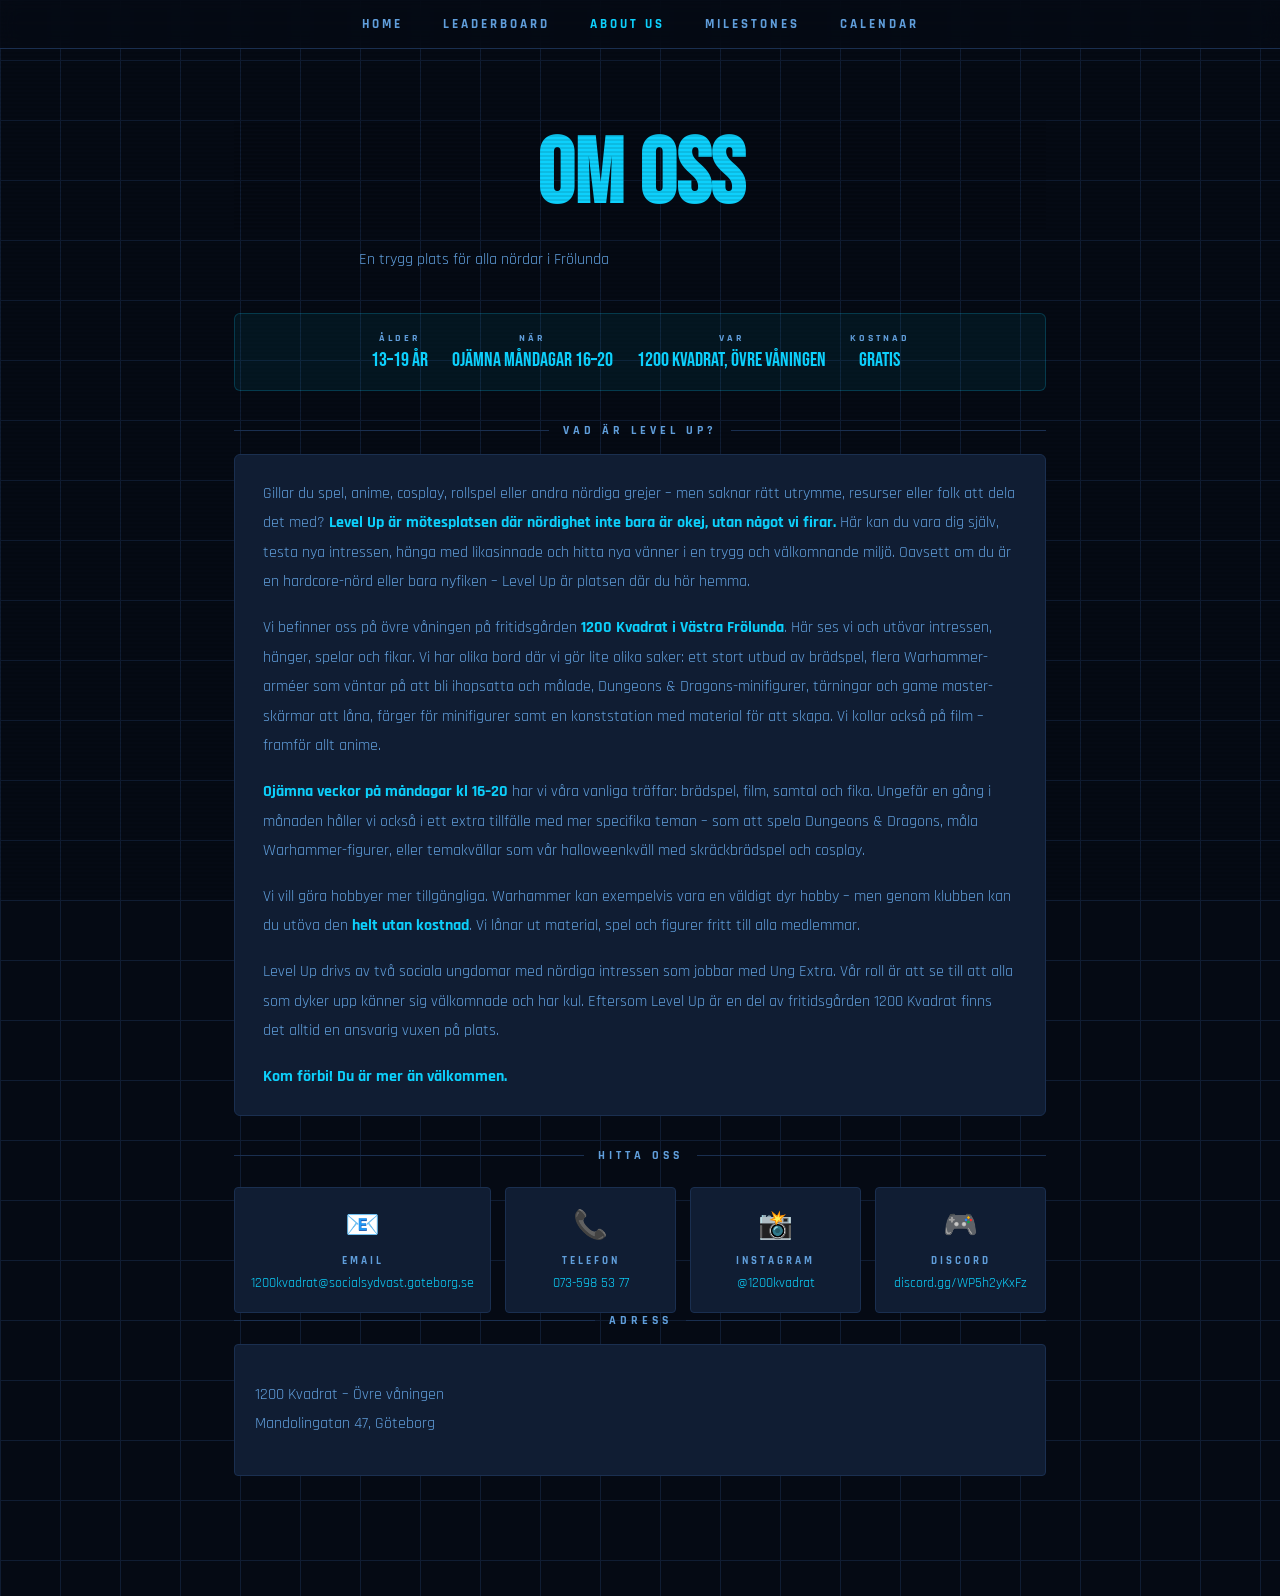
==== commit c543b765: "Initial" ====
--- a/aboutus.html
+++ b/aboutus.html
@@ -1,58 +1,240 @@
-<!doctype html>
-<html lang="en">
-<head>
-  <meta charset="UTF-8" />
-  <meta name="viewport" content="width=device-width, initial-scale=1.0" />
-  <link rel="preconnect" href="https://fonts.googleapis.com" />
-  <link rel="preconnect" href="https://fonts.gstatic.com" crossorigin />
-  <link href="https://fonts.googleapis.com/css2?family=Bebas+Neue&family=Rajdhani:wght@400;700&display=swap" rel="stylesheet" />
-  <link rel="stylesheet" href="css/style.css" />
-  <title>LEVEL UP! - About us</title>
-  <link rel="icon" type="image/x-icon" href="img/leveluplogo.png">
-</head>
-<body>
-  <div id="wrapperAboutus">
-  <nav>
-    <a href="index.html" >Home</a>
-    <a href="leaderboard.html">Leaderboard</a>
-    <a href="aboutus.html" class="active">About us</a>
-    <a href="milestones.html">Milestones</a>
-  </nav>
-  <main id="contacts">
-    <div class="contacts-hero">
-  <h1 class="crt">About us</h1>
-  <p class="hero-desc"></p>
-</div>
-
-<div class="section-label">Om oss</div>
-<div class="about-box">
-  <p>Varje måndag kl.16-20 träffas Level Up på Ungdomens Hus 1200 Kvadrat i Frölunda. Vi massor av spel, pyssel, gaming, nördiga aktiviteter och framförallt vänner du kan dela dina intressen med 🙂 För dig 13-19 år! Välkommen!</p>
-</div>
-
-<div class="section-label">Hitta oss</div>
-<div class="contact-cards">
-  <a href="mailto:1200kvadrat@socialsydvast.goteborg.se" class="contact-card">
-    <div class="contact-icon">📧</div>
-    <div class="contact-label">Email</div>
-    <div class="contact-value">1200kvadrat@socialsydvast.goteborg.se</div>
-  </a>
-  <a href="tel:0735985377" class="contact-card">
-    <div class="contact-icon">📞</div>
-    <div class="contact-label">Telefon</div>
-    <div class="contact-value">073-5985377</div>
-  </a>
-  <a href="https://instagram.com/1200 Kvadrat" class="contact-card">
-    <div class="contact-icon">📸</div>
-    <div class="contact-label">Instagram</div>
-    <div class="contact-value">@1200 Kvadrat</div>
-  </a>
-  <a href="https://discord.gg/WP5h2yKxFz" class="contact-card">
-    <div class="contact-icon">🎮</div>
-    <div class="contact-label">Discord</div>
-    <div class="contact-value">discord.gg/WP5h2yKxFz</div>
-  </a>
-</div>
-  </main>
-  </div>
-</body>
-</html>+<!doctype html>
+<html lang="sv">
+<head>
+  <meta charset="UTF-8" />
+  <meta name="viewport" content="width=device-width, initial-scale=1.0" />
+  <link rel="preconnect" href="https://fonts.googleapis.com" />
+  <link rel="preconnect" href="https://fonts.gstatic.com" crossorigin />
+  <link href="https://fonts.googleapis.com/css2?family=Bebas+Neue&family=Rajdhani:wght@400;700&display=swap" rel="stylesheet" />
+  <link rel="stylesheet" href="style.css" />
+  <title>Om oss – Level Up Ungdomsklubb i Frölunda | Nördklubb Göteborg</title>
+  <!-- SEO -->
+  <meta name="description" content="Level Up är en nördklubb för ungdomar 13–19 år på fritidsgården 1200 Kvadrat i Västra Frölunda, Göteborg. Gaming, anime, Warhammer, cosplay, rollspel och fika – varje ojämn måndag kl 16–20. Gratis och öppet för alla!" />
+  <meta name="keywords" content="ungdomsklubb Göteborg, nördklubb Frölunda, nördklubb Göteborg, ungdomsgård Västra Frölunda, gaming ungdomar Göteborg, anime klubb Göteborg, Warhammer ungdomar, cosplay Göteborg, rollspel tonåringar Göteborg, LGBTQ ungdom Göteborg, Level Up 1200 Kvadrat, fritidsgård Frölunda, ungdomsverksamhet Göteborg, nördiga intressen Göteborg, brädspelsklubb Göteborg" />
+  <meta name="robots" content="index, follow" />
+  <link rel="canonical" href="https://levelup1200.github.io/LevelUp/aboutus.html" />
+
+  <!-- Open Graph -->
+  <meta property="og:title" content="Om oss – Level Up Nördklubb i Frölunda, Göteborg" />
+  <meta property="og:description" content="Level Up är en öppen och trygg nördklubb på 1200 Kvadrat i Västra Frölunda för unga 13–19 år. Gaming, anime, Warhammer, cosplay och rollspel. Ojämna måndagar kl 16–20." />
+  <meta property="og:type" content="website" />
+  <meta property="og:url" content="https://levelup1200.github.io/LevelUp/aboutus.html" />
+  <meta property="og:image" content="https://levelup1200.github.io/LevelUp/leveluplogo.png" />
+
+  <!-- Structured data for local club -->
+  <script type="application/ld+json">
+  {
+    "@context": "https://schema.org",
+    "@type": "SportsClub",
+    "name": "Level Up – Nördklubb på 1200 Kvadrat",
+    "description": "Ungdomsklubb för nördar 13–19 år i Västra Frölunda, Göteborg. Gaming, anime, Warhammer, cosplay och rollspel.",
+    "address": {
+      "@type": "PostalAddress",
+      "streetAddress": "Mandolingatan 47",
+      "addressLocality": "Göteborg",
+      "addressRegion": "Västra Götaland",
+      "addressCountry": "SE"
+    },
+    "telephone": "+46735985377",
+    "email": "1200kvadrat@socialsydvast.goteborg.se",
+    "url": "https://levelup1200.github.io/LevelUp/",
+    "openingHours": "Mo 16:00-20:00"
+  }
+  </script>
+
+  <link rel="icon" type="image/x-icon" href="leveluplogo.png">
+
+  <style>
+    .copy-toast {
+      position: fixed;
+      bottom: 32px;
+      left: 50%;
+      transform: translateX(-50%) translateY(20px);
+      background: var(--cyan);
+      color: var(--bg);
+      font-family: 'Rajdhani', sans-serif;
+      font-weight: 700;
+      font-size: 13px;
+      letter-spacing: 2px;
+      text-transform: uppercase;
+      padding: 10px 24px;
+      border-radius: 4px;
+      opacity: 0;
+      transition: opacity 0.2s, transform 0.2s;
+      pointer-events: none;
+      z-index: 999;
+    }
+    .copy-toast.show {
+      opacity: 1;
+      transform: translateX(-50%) translateY(0);
+    }
+    .about-article {
+      background: var(--panel);
+      border: 1px solid #1a2f50;
+      border-radius: 6px;
+      padding: 24px 28px;
+      margin: 16px 0 32px;
+      color: var(--bread);
+      line-height: 1.85;
+      font-size: 16px;
+    }
+    .about-article p {
+      margin: 0 0 16px;
+    }
+    .about-article p:last-child {
+      margin-bottom: 0;
+    }
+    .about-article strong {
+      color: var(--cyan);
+      font-weight: 700;
+    }
+    .about-highlight {
+      background: rgba(13,208,252,0.06);
+      border: 1px solid rgba(13,208,252,0.2);
+      border-radius: 6px;
+      padding: 18px 24px;
+      margin: 16px 0 32px;
+      display: flex;
+      flex-wrap: wrap;
+      gap: 24px;
+      align-items: center;
+      justify-content: center;
+      text-align: center;
+    }
+    .about-highlight-item {
+      display: flex;
+      flex-direction: column;
+      gap: 4px;
+    }
+    .about-highlight-label {
+      font-size: 10px;
+      font-weight: 700;
+      letter-spacing: 3px;
+      text-transform: uppercase;
+      color: var(--bread);
+    }
+    .about-highlight-value {
+      font-family: 'Bebas Neue', sans-serif;
+      font-size: 20px;
+      color: var(--cyan);
+    }
+    /* Make contact cards non-link when using copy */
+    .contact-card.copy-btn {
+      cursor: pointer;
+    }
+  </style>
+</head>
+<body>
+  <div id="wrapperAboutus">
+    <nav>
+      <a href="index.html">Home</a>
+      <a href="leaderboard.html">Leaderboard</a>
+      <a href="aboutus.html" class="active">About us</a>
+      <a href="milestones.html">Milestones</a>
+      <a href="calendar.html">Calendar</a>
+    </nav>
+    <main id="contacts">
+      <div class="contacts-hero">
+        <h1 class="crt">Om oss</h1>
+        <p class="hero-desc">En trygg plats för alla nördar i Frölunda</p>
+      </div>
+
+      <!-- Quick facts -->
+      <div class="about-highlight">
+        <div class="about-highlight-item">
+          <div class="about-highlight-label">Ålder</div>
+          <div class="about-highlight-value">13–19 år</div>
+        </div>
+        <div class="about-highlight-item">
+          <div class="about-highlight-label">När</div>
+          <div class="about-highlight-value">Ojämna måndagar 16–20</div>
+        </div>
+        <div class="about-highlight-item">
+          <div class="about-highlight-label">Var</div>
+          <div class="about-highlight-value">1200 Kvadrat, Övre våningen</div>
+        </div>
+        <div class="about-highlight-item">
+          <div class="about-highlight-label">Kostnad</div>
+          <div class="about-highlight-value">Gratis</div>
+        </div>
+      </div>
+
+      <div class="section-label">Vad är Level Up?</div>
+      <div class="about-article">
+        <p>Gillar du spel, anime, cosplay, rollspel eller andra nördiga grejer – men saknar rätt utrymme, resurser eller folk att dela det med? <strong>Level Up är mötesplatsen där nördighet inte bara är okej, utan något vi firar.</strong> Här kan du vara dig själv, testa nya intressen, hänga med likasinnade och hitta nya vänner i en trygg och välkomnande miljö. Oavsett om du är en hardcore-nörd eller bara nyfiken – Level Up är platsen där du hör hemma.</p>
+
+        <p>Vi befinner oss på övre våningen på fritidsgården <strong>1200 Kvadrat i Västra Frölunda</strong>. Här ses vi och utövar intressen, hänger, spelar och fikar. Vi har olika bord där vi gör lite olika saker: ett stort utbud av brädspel, flera Warhammer-arméer som väntar på att bli ihopsatta och målade, Dungeons & Dragons-minifigurer, tärningar och game master-skärmar att låna, färger för minifigurer samt en konststation med material för att skapa. Vi kollar också på film – framför allt anime.</p>
+
+        <p><strong>Ojämna veckor på måndagar kl 16–20</strong> har vi våra vanliga träffar: brädspel, film, samtal och fika. Ungefär en gång i månaden håller vi också i ett extra tillfälle med mer specifika teman – som att spela Dungeons &amp; Dragons, måla Warhammer-figurer, eller temakvällar som vår halloweenkväll med skräckbrädspel och cosplay.</p>
+
+        <p>Vi vill göra hobbyer mer tillgängliga. Warhammer kan exempelvis vara en väldigt dyr hobby – men genom klubben kan du utöva den <strong>helt utan kostnad</strong>. Vi lånar ut material, spel och figurer fritt till alla medlemmar.</p>
+
+        <p>Level Up drivs av två sociala ungdomar med nördiga intressen som jobbar med Ung Extra. Vår roll är att se till att alla som dyker upp känner sig välkomnade och har kul. Eftersom Level Up är en del av fritidsgården 1200 Kvadrat finns det alltid en ansvarig vuxen på plats.</p>
+
+        <p><strong>Kom förbi! Du är mer än välkommen.</strong></p>
+      </div>
+
+      <div class="section-label">Hitta oss</div>
+      <div class="contact-cards">
+        <!-- Email: copy to clipboard -->
+        <div class="contact-card copy-btn" onclick="copyText('1200kvadrat@socialsydvast.goteborg.se', 'E-post kopierad!')">
+          <div class="contact-icon">📧</div>
+          <div class="contact-label">Email</div>
+          <div class="contact-value">1200kvadrat@socialsydvast.goteborg.se</div>
+        </div>
+        <!-- Phone: copy to clipboard -->
+        <div class="contact-card copy-btn" onclick="copyText('0735985377', 'Telefonnummer kopierat!')">
+          <div class="contact-icon">📞</div>
+          <div class="contact-label">Telefon</div>
+          <div class="contact-value">073-598 53 77</div>
+        </div>
+        <!-- Instagram: correct URL -->
+        <a href="https://www.instagram.com/1200kvadrat" target="_blank" rel="noopener" class="contact-card">
+          <div class="contact-icon">📸</div>
+          <div class="contact-label">Instagram</div>
+          <div class="contact-value">@1200kvadrat</div>
+        </a>
+        <!-- Discord -->
+        <a href="https://discord.gg/WP5h2yKxFz" target="_blank" rel="noopener" class="contact-card">
+          <div class="contact-icon">🎮</div>
+          <div class="contact-label">Discord</div>
+          <div class="contact-value">discord.gg/WP5h2yKxFz</div>
+        </a>
+      </div>
+
+      <div class="section-label">Adress</div>
+      <div class="about-box">
+        <p>1200 Kvadrat – Övre våningen<br>Mandolingatan 47, Göteborg</p>
+      </div>
+    </main>
+  </div>
+
+  <!-- Copy toast notification -->
+  <div class="copy-toast" id="copyToast"></div>
+
+  <script>
+    function copyText(text, message) {
+      navigator.clipboard.writeText(text).then(() => {
+        const toast = document.getElementById('copyToast');
+        toast.textContent = message;
+        toast.classList.add('show');
+        setTimeout(() => toast.classList.remove('show'), 2200);
+      }).catch(() => {
+        // Fallback for older browsers
+        const el = document.createElement('textarea');
+        el.value = text;
+        el.style.position = 'fixed';
+        el.style.opacity = '0';
+        document.body.appendChild(el);
+        el.select();
+        document.execCommand('copy');
+        document.body.removeChild(el);
+        const toast = document.getElementById('copyToast');
+        toast.textContent = message;
+        toast.classList.add('show');
+        setTimeout(() => toast.classList.remove('show'), 2200);
+      });
+    }
+  </script>
+</body>
+</html>
--- a/style.css
+++ b/style.css
@@ -0,0 +1,1249 @@
+:root {
+    --bg: #050a14;
+    --cyan: #0dd0fc;
+    --panel: #101d33;
+    --text: #cde6ff;
+    --bread: #609edb;
+}
+
+main {
+    animation: fadeUp 0.7s 0.2s ease both;
+}
+
+*,
+*::before,
+*::after {
+    box-sizing: border-box;
+}
+
+body {
+    font-family: 'Rajdhani', sans-serif;
+    font-size: 16px;
+    background-color: var(--bg);
+    color: var(--text);
+    background-image:
+        linear-gradient(var(--panel) 1px, transparent 1px),
+        linear-gradient(90deg, var(--panel) 1px, transparent 1px);
+    background-size: 60px 60px;
+    margin: 0;
+    overflow-x: hidden;
+}
+
+body::before {
+    content: '';
+    position: fixed;
+    inset: 0;
+    background: repeating-linear-gradient(0deg,
+            transparent,
+            transparent 2px,
+            rgba(0, 0, 0, 0.08) 2px,
+            rgba(0, 0, 0, 0.08) 4px);
+    pointer-events: none;
+}
+
+body::-webkit-scrollbar {
+    width: 6px;
+}
+
+body::-webkit-scrollbar-track {
+    background: var(--bg);
+}
+
+body::-webkit-scrollbar-thumb {
+    background: var(--cyan);
+    border-radius: 3px;
+    box-shadow:
+        0 0 6px var(--cyan),
+        0 0 12px var(--cyan),
+        0 0 20px var(--cyan);
+}
+
+/* --------------wrappers*/
+#wrapperAboutus,
+#wrapperHome,
+#wrapperLeaderboard,
+#wrapperMilestones,
+#wrappperMilestones {
+    width: 100%;
+    max-width: 1200px;
+    padding: 0;
+    margin: 0 auto;
+    overflow-x: hidden;
+}
+
+/* ------------nav*/
+nav {
+    position: fixed;
+    top: 0;
+    left: 0;
+    right: 0;
+    display: flex;
+    justify-content: center;
+    flex-wrap: wrap;
+    gap: 16px;
+    padding: 12px 16px;
+    background: rgba(5, 10, 20, 0.8);
+    backdrop-filter: blur(10px);
+    border-bottom: 1px solid #1a2f50;
+    z-index: 100;
+}
+
+nav a {
+    font-family: 'Rajdhani', sans-serif;
+    font-size: 12px;
+    font-weight: 700;
+    letter-spacing: 2px;
+    text-transform: uppercase;
+    color: var(--bread);
+    text-decoration: none;
+    transition: color 0.2s;
+}
+
+nav a:hover {
+    color: var(--cyan);
+}
+
+nav a.active {
+    color: var(--cyan);
+}
+
+/* ---------------leaderboard layout*/
+#containterLeaderboard {
+    display: grid;
+    grid-template-rows: auto auto 1fr;
+    grid-template-areas:
+        "hd"
+        "se"
+        "mn";
+    width: 100%;
+    max-width: 1200px;
+    margin: 0 auto;
+    padding: 0 16px;
+}
+
+.leaderboard-hero {
+    grid-area: hd;
+    display: flex;
+    justify-content: center;
+    padding: 100px 16px 40px;
+}
+
+.leaderboard-hero h1 {
+    font-family: 'Bebas Neue', sans-serif;
+    font-size: clamp(48px, 12vw, 92px);
+    color: var(--cyan);
+    animation: fadeDown 0.6s ease both, pulse-glow 4s ease-in-out infinite;
+    margin: 0;
+    text-align: center;
+}
+
+/* --------------Podium se*/
+section {
+    grid-area: se;
+    height: auto;
+    min-height: 160px;
+    padding: 16px 0 32px;
+}
+
+.podium {
+    display: flex;
+    justify-content: center;
+    align-items: flex-end;
+    gap: 8px;
+    height: 100%;
+    animation: fadeUp 0.7s 0.2s ease both;
+}
+
+.podium-card {
+    flex: 1;
+    min-width: 0;
+    max-width: 240px;
+    border-radius: 4px;
+    padding: 12px 8px;
+    text-align: center;
+    border: 1px solid #1a2f50;
+    background: var(--panel);
+    word-break: break-word;
+}
+
+.rank-1 {
+    padding-top: 28px;
+    border-color: #ffd700;
+    box-shadow: 0 0 20px rgba(255, 215, 0, 0.2);
+}
+
+.rank-2 {
+    border-color: #c0c0c0;
+    box-shadow: 0 0 16px rgba(192, 192, 192, 0.15);
+}
+
+.rank-3 {
+    border-color: #cd7f32;
+    box-shadow: 0 0 16px rgba(205, 127, 50, 0.15);
+}
+
+.podium-rank {
+    font-family: 'Bebas Neue', sans-serif;
+    font-size: clamp(24px, 6vw, 42px);
+    line-height: 1;
+    margin-bottom: 4px;
+}
+
+.rank-1 .podium-rank {
+    color: #ffd700;
+}
+
+.rank-2 .podium-rank {
+    color: #c0c0c0;
+}
+
+.rank-3 .podium-rank {
+    color: #cd7f32;
+}
+
+.podium-name {
+    font-size: clamp(12px, 3vw, 18px);
+    font-weight: 700;
+    color: #fff;
+    margin-bottom: 4px;
+}
+
+.podium-xp {
+    font-family: 'Bebas Neue', sans-serif;
+    font-size: clamp(14px, 4vw, 24px);
+    color: var(--cyan);
+}
+
+/*------------------Table stuff */
+main {
+    grid-area: mn;
+    padding: 0 0 80px;
+}
+
+.table-wrap {
+    border: 1px solid #1a2f50;
+    border-radius: 4px;
+    overflow-x: auto;
+    -webkit-overflow-scrolling: touch;
+}
+
+table {
+    width: 100%;
+    min-width: 360px;
+    border-collapse: collapse;
+}
+
+thead tr {
+    background: var(--panel);
+    border-bottom: 1px solid #1a2f50;
+}
+
+th {
+    padding: 10px 12px;
+    font-size: 10px;
+    font-weight: 700;
+    letter-spacing: 2px;
+    color: var(--bread);
+    text-transform: uppercase;
+    text-align: left;
+    white-space: nowrap;
+}
+
+tr {
+    background-color: var(--panel);
+    height: 50px;
+}
+
+td {
+    background-color: transparent;
+    padding: 10px 12px;
+    color: var(--text);
+    font-size: 14px;
+}
+
+tbody tr {
+    border-bottom: 1px solid #1a2f50;
+    transition: background 0.15s;
+}
+
+tbody tr:hover {
+    background: rgba(13, 208, 252, 0.1);
+}
+
+.xp-bar-wrap {
+    width: 60px;
+    height: 4px;
+    background: #1a2f50;
+    border-radius: 2px;
+    margin-top: 5px;
+    overflow: hidden;
+}
+
+.xp-bar {
+    height: 100%;
+    background: var(--cyan);
+    border-radius: 2px;
+}
+
+/* ----------section label*/
+.section-label {
+    display: flex;
+    align-items: center;
+    gap: 14px;
+    margin-bottom: 16px;
+    font-size: 12px;
+    font-weight: 700;
+    letter-spacing: 4px;
+    color: var(--bread);
+    text-transform: uppercase;
+}
+
+.section-label::before,
+.section-label::after {
+    content: '';
+    flex: 1;
+    height: 1px;
+    background: #1a2f50;
+}
+
+/* crt*/
+.crt {
+    position: relative;
+}
+
+.crt::before {
+    content: '';
+    position: absolute;
+    inset: 0;
+    background: repeating-linear-gradient(0deg,
+            transparent,
+            transparent 2px,
+            rgba(0, 0, 0, 0.1) 2px,
+            rgba(0, 0, 0, 0.1) 4px);
+    pointer-events: none;
+    z-index: 1;
+}
+
+/* ---------------------*/
+@keyframes pulse-glow {
+    0% {
+        text-shadow: 0 0 2px var(--cyan), 0 0 5px var(--cyan);
+    }
+
+    50% {
+        text-shadow: 0 0 5px var(--cyan), 0 0 15px var(--cyan), 0 0 125px var(--cyan);
+    }
+
+    100% {
+        text-shadow: 0 0 2px var(--cyan), 0 0 5px var(--cyan);
+    }
+}
+
+@keyframes fadeDown {
+    from {
+        opacity: 0;
+        transform: translateY(-20px);
+    }
+
+    to {
+        opacity: 1;
+        transform: translateY(0);
+    }
+}
+
+@keyframes fadeUp {
+    from {
+        opacity: 0;
+        transform: translateY(20px);
+    }
+
+    to {
+        opacity: 1;
+        transform: translateY(0);
+    }
+}
+
+/* ----------home */
+#home {
+    max-width: 860px;
+    margin: 0 auto;
+    padding: 100px 16px 80px;
+}
+
+.hero {
+    display: flex;
+    flex-direction: column;
+    align-items: center;
+    text-align: center;
+    margin-bottom: 10px;
+}
+
+.hero-logo img {
+    max-width: 100%;
+    width: 160px;
+    height: 160px;
+    border-radius: 50%;
+    border: 2px solid var(--cyan);
+    box-shadow: 0 0 20px var(--cyan);
+}
+
+.hero h1,
+.contacts-hero h1,
+.milestones-hero h1 {
+    font-family: 'Bebas Neue', sans-serif;
+    font-size: clamp(48px, 12vw, 92px);
+    color: var(--cyan);
+    animation: fadeDown 0.6s ease both, pulse-glow 4s ease-in-out infinite;
+    margin: 0;
+}
+
+.hero-desc {
+    font-size: 16px;
+    color: var(--bread);
+    max-width: 500px;
+    line-height: 1.6;
+}
+
+.xp-cards {
+    display: flex;
+    flex-wrap: wrap;
+    gap: 12px;
+    margin-top: 24px;
+}
+
+.xp-card {
+    flex: 1 1 140px;
+    background: var(--panel);
+    border: 1px solid #1a2f50;
+    border-radius: 4px;
+    padding: 20px 16px;
+    text-align: center;
+}
+
+.xp-card-icon {
+    font-size: 28px;
+    margin-bottom: 10px;
+}
+
+.xp-card-title {
+    font-family: 'Bebas Neue', sans-serif;
+    font-size: 22px;
+    color: var(--cyan);
+    margin-bottom: 6px;
+}
+
+.xp-card-desc {
+    font-size: 13px;
+    color: var(--bread);
+    line-height: 1.6;
+}
+
+/* ------------------------about us */
+#contacts {
+    max-width: 860px;
+    margin: 0 auto;
+    padding: 100px 16px 80px;
+}
+
+.contacts-hero {
+    text-align: center;
+    margin-bottom: 40px;
+}
+
+.about-box {
+    background: var(--panel);
+    border: 1px solid #1a2f50;
+    border-radius: 4px;
+    padding: 20px;
+    margin: 16px 0 40px;
+    color: var(--bread);
+    line-height: 1.8;
+    font-size: 16px;
+}
+
+.contact-cards {
+    display: flex;
+    flex-wrap: wrap;
+    gap: 12px;
+    margin-top: 24px;
+}
+
+.contact-card {
+    flex: 1 1 140px;
+    background: var(--panel);
+    border: 1px solid #1a2f50;
+    border-radius: 4px;
+    padding: 20px 16px;
+    text-align: center;
+    text-decoration: none;
+    transition: border-color 0.2s, box-shadow 0.2s;
+}
+
+.contact-card:hover {
+    border-color: var(--cyan);
+    box-shadow: 0 0 12px rgba(13, 208, 252, 0.2);
+}
+
+.contact-icon {
+    font-size: 28px;
+    margin-bottom: 10px;
+}
+
+.contact-label {
+    font-size: 11px;
+    font-weight: 700;
+    letter-spacing: 3px;
+    color: var(--bread);
+    text-transform: uppercase;
+    margin-bottom: 6px;
+}
+
+.contact-value {
+    font-size: 14px;
+    color: var(--cyan);
+}
+
+#milestones {
+    max-width: 860px;
+    margin: 0 auto;
+    padding: 100px 16px 80px;
+}
+
+.milestones-hero {
+    text-align: center;
+    margin-bottom: 40px;
+}
+
+.milestone-cards {
+    display: flex;
+    flex-direction: column;
+    gap: 10px;
+    margin-top: 24px;
+}
+
+.milestone-card {
+    display: flex;
+    align-items: center;
+    gap: 16px;
+    background: var(--panel);
+    border: 1px solid #1a2f50;
+    border-radius: 4px;
+    padding: 14px 20px;
+    transition: border-color 0.2s, box-shadow 0.2s;
+}
+
+.milestone-card:hover {
+    border-color: var(--cyan);
+    box-shadow: 0 0 12px rgba(13, 208, 252, 0.15);
+}
+
+.milestone-color {
+    width: 36px;
+    height: 36px;
+    border-radius: 50%;
+    flex-shrink: 0;
+}
+
+.milestone-name {
+    font-family: 'Bebas Neue', sans-serif;
+    font-size: 22px;
+    color: #fff;
+}
+
+.milestone-levels {
+    font-size: 12px;
+    color: var(--bread);
+    letter-spacing: 2px;
+}
+
+.milestone-reward {
+    font-size: 12px;
+    color: var(--cyan);
+    margin-top: 4px;
+    letter-spacing: 1px;
+}
+
+.mythical-card {
+    position: relative;
+    overflow: hidden;
+    border-color: #818cf8;
+    box-shadow: 0 0 100px rgba(129, 140, 248, 0.3);
+}
+
+
+.yellow {
+    background: #ffd700;
+}
+
+.green {
+    background: #00c853;
+}
+
+.blue {
+    background: #2979ff;
+}
+
+.purple {
+    background: #aa00ff;
+}
+
+.red {
+    background: #d50000;
+}
+
+.bronze {
+    background: linear-gradient(135deg, #cd7f32, #3a1606);
+}
+
+.silver {
+    background: linear-gradient(135deg, #c0c0c0, #0c0c0c);
+}
+
+.gold {
+    background: linear-gradient(135deg, #ffcd45, #1d1a00);
+}
+
+.diamond {
+    background: linear-gradient(135deg, #76d3dd, #afdbff, #4754cc);
+}
+
+.platinum {
+    background: linear-gradient(135deg, #67f9ed, #affff8, #22eecc);
+}
+
+.mythical {
+    background: linear-gradient(135deg, #ff399f, #c300ff, #2f00ff);
+}
+
+@media (min-width: 480px) {
+    nav {
+        gap: 28px;
+    }
+
+    #containterLeaderboard {
+        padding: 0 20px;
+    }
+
+    th,
+    td {
+        padding: 12px 16px;
+    }
+}
+
+@media (min-width: 768px) {
+    nav {
+        gap: 40px;
+        padding: 16px;
+    }
+
+    nav a {
+        font-size: 13px;
+        letter-spacing: 3px;
+    }
+
+    .leaderboard-hero {
+        padding: 140px 24px 60px;
+    }
+
+    #containterLeaderboard {
+        padding: 0 24px;
+    }
+
+    th {
+        padding: 12px 20px;
+        font-size: 11px;
+        letter-spacing: 3px;
+    }
+
+    td {
+        padding: 14px 20px;
+        font-size: 16px;
+    }
+
+    .podium-card {
+        padding: 20px 16px;
+    }
+
+    .rank-1 {
+        padding-top: 40px;
+    }
+
+    .hero-logo img {
+        width: 200px;
+        height: 200px;
+    }
+
+    #home,
+    #contacts,
+    #milestones {
+        padding: 120px 24px 80px;
+    }
+}
+/* ═══════════════════════════════════════════════════════
+   CALENDAR PAGE
+   ═══════════════════════════════════════════════════════ */
+
+#wrapperCalendar {
+    width: 100%;
+    max-width: 1200px;
+    margin: 0 auto;
+    overflow-x: hidden;
+}
+
+#calendar {
+    max-width: 1100px;
+    margin: 0 auto;
+    padding: 100px 16px 80px;
+}
+
+.calendar-hero {
+    text-align: center;
+    margin-bottom: 40px;
+}
+
+.calendar-hero h1 {
+    font-family: 'Bebas Neue', sans-serif;
+    font-size: clamp(48px, 12vw, 92px);
+    color: var(--cyan);
+    animation: fadeDown 0.6s ease both, pulse-glow 4s ease-in-out infinite;
+    margin: 0;
+}
+
+/* ── Grid that holds the cards ── */
+.events-grid {
+    display: grid;
+    grid-template-columns: repeat(auto-fill, minmax(280px, 1fr));
+    gap: 16px;
+    animation: fadeUp 0.7s 0.2s ease both;
+}
+
+/* ── Individual event card ── */
+.event-card {
+    background: var(--panel);
+    border: 1px solid #1a2f50;
+    border-radius: 6px;
+    overflow: hidden;
+    display: flex;
+    flex-direction: column;
+    transition: border-color 0.2s, box-shadow 0.2s, transform 0.2s;
+
+    /* Entrance animation – each card fades + slides up */
+    animation: fadeUp 0.5s ease both;
+}
+
+.event-card:hover {
+    border-color: var(--cyan);
+    box-shadow: 0 0 18px rgba(13, 208, 252, 0.2);
+    transform: translateY(-3px);
+}
+
+/* ── Highlighted "next event" card ── */
+.event-next {
+    border-color: var(--cyan);
+    box-shadow: 0 0 24px rgba(13, 208, 252, 0.25);
+    grid-column: span 1;   /* same size on mobile */
+}
+
+/* On wider screens the "next" card spans 2 columns so it stands out */
+@media (min-width: 640px) {
+    .event-next {
+        grid-column: span 2;
+    }
+
+    .event-next .event-img {
+        height: 260px;
+    }
+
+    .event-next .event-title {
+        font-size: 28px;
+    }
+}
+
+/* ── Past events look slightly dimmed ── */
+.event-past {
+    opacity: 0.65;
+    filter: grayscale(30%);
+}
+
+.event-past:hover {
+    opacity: 1;
+    filter: none;
+}
+
+/* ── Image area ── */
+.event-img-wrap {
+    position: relative;
+    width: 100%;
+    overflow: hidden;
+}
+
+.event-img {
+    width: 100%;
+    height: 180px;
+    object-fit: cover;
+    display: block;
+    transition: transform 0.4s ease;
+}
+
+.event-card:hover .event-img {
+    transform: scale(1.04);
+}
+
+/* ── Badge (e.g. "Nästa träff") ── */
+.event-badge {
+    position: absolute;
+    top: 10px;
+    left: 10px;
+    background: var(--cyan);
+    color: var(--bg);
+    font-family: 'Bebas Neue', sans-serif;
+    font-size: 13px;
+    letter-spacing: 2px;
+    padding: 3px 10px;
+    border-radius: 2px;
+}
+
+.past-badge {
+    background: #1a2f50;
+    color: var(--bread);
+}
+
+/* ── Text content inside card ── */
+.event-body {
+    padding: 16px;
+    display: flex;
+    flex-direction: column;
+    gap: 6px;
+    flex: 1;
+}
+
+.event-date {
+    font-size: 11px;
+    font-weight: 700;
+    letter-spacing: 2px;
+    color: var(--bread);
+    text-transform: uppercase;
+}
+
+.event-time {
+    font-size: 12px;
+    color: var(--bread);
+}
+
+.event-title {
+    font-family: 'Bebas Neue', sans-serif;
+    font-size: 22px;
+    color: var(--cyan);
+    line-height: 1.1;
+}
+
+.event-desc {
+    font-size: 13px;
+    color: var(--bread);
+    line-height: 1.6;
+    margin-top: 4px;
+}
+
+/* ── Skeleton loaders shown while data is loading ── */
+.event-skeleton {
+    height: 280px;
+    background: var(--panel);
+    border: 1px solid #1a2f50;
+    border-radius: 6px;
+    position: relative;
+    overflow: hidden;
+}
+
+.event-skeleton::after {
+    content: '';
+    position: absolute;
+    inset: 0;
+    background: linear-gradient(90deg, transparent, rgba(13, 208, 252, 0.05), transparent);
+    animation: shimmer 1.4s infinite;
+}
+
+@keyframes shimmer {
+    from { transform: translateX(-100%); }
+    to   { transform: translateX(100%); }
+}
+
+/* ── Empty state message ── */
+.no-events {
+    color: var(--bread);
+    font-size: 14px;
+    letter-spacing: 1px;
+    padding: 24px 0;
+    grid-column: 1 / -1;
+}
+
+@media (min-width: 768px) {
+    #calendar {
+        padding: 120px 24px 80px;
+    }
+}
+
+/* ═══════════════════════════════════════════════════════════════
+   RESPONSIVE OVERHAUL – Level Up Gaming HUD
+   Mobile: bottom tab bar like a game controller HUD
+   Tablet: sidebar nav with glow indicators
+   Desktop: existing top nav, polished
+   ═══════════════════════════════════════════════════════════════ */
+
+/* ── 1. FLUID TYPOGRAPHY – scales smoothly across all sizes ── */
+:root {
+  --fs-hero:   clamp(42px, 14vw, 92px);
+  --fs-h2:     clamp(20px, 5vw, 36px);
+  --fs-body:   clamp(14px, 2.2vw, 16px);
+  --fs-label:  clamp(9px, 1.8vw, 12px);
+  --pad-page:  clamp(12px, 4vw, 32px);
+  --radius:    8px;
+}
+
+/* Apply fluid sizes */
+.hero h1,
+.contacts-hero h1,
+.milestones-hero h1,
+.leaderboard-hero h1,
+.calendar-hero h1 {
+  font-size: var(--fs-hero) !important;
+}
+
+.hero-desc,
+.about-article,
+.about-box {
+  font-size: var(--fs-body);
+}
+
+/* ── 2. MOBILE-FIRST: Bottom HUD Tab Bar ──────────────────── */
+@media (max-width: 639px) {
+  /* Hide the top nav on mobile – replace with bottom bar */
+  nav {
+    top: auto;
+    bottom: 0;
+    left: 0;
+    right: 0;
+    border-bottom: none;
+    border-top: 1px solid #1a2f50;
+    padding: 0;
+    gap: 0;
+    display: grid;
+    grid-template-columns: repeat(5, 1fr);
+    backdrop-filter: blur(16px);
+    background: rgba(5, 10, 20, 0.92);
+    z-index: 200;
+    /* subtle scan-line texture on the bar itself */
+    background-image:
+      repeating-linear-gradient(0deg,
+        transparent,
+        transparent 3px,
+        rgba(13,208,252,0.015) 3px,
+        rgba(13,208,252,0.015) 4px);
+  }
+
+  nav a {
+    display: flex;
+    flex-direction: column;
+    align-items: center;
+    justify-content: center;
+    gap: 3px;
+    padding: 10px 2px 12px;
+    font-size: 8px;
+    letter-spacing: 1px;
+    color: #3a5c80;
+    border-top: 2px solid transparent;
+    transition: color 0.2s, border-color 0.2s;
+    position: relative;
+  }
+
+  /* Icon glyphs via ::before – retro pixel-art style */
+  nav a[href="index.html"]::before       { content: "⌂"; font-size: 16px; line-height: 1; }
+  nav a[href="leaderboard.html"]::before { content: "◈"; font-size: 16px; line-height: 1; }
+  nav a[href="aboutus.html"]::before     { content: "◎"; font-size: 16px; line-height: 1; }
+  nav a[href="milestones.html"]::before  { content: "◆"; font-size: 16px; line-height: 1; }
+  nav a[href="calendar.html"]::before    { content: "▦"; font-size: 16px; line-height: 1; }
+
+  nav a.active {
+    color: var(--cyan);
+    border-top-color: var(--cyan);
+    text-shadow: 0 0 8px var(--cyan);
+  }
+
+  /* Active tab gets a glow pip */
+  nav a.active::after {
+    content: '';
+    position: absolute;
+    top: -1px;
+    left: 50%;
+    transform: translateX(-50%);
+    width: 28px;
+    height: 2px;
+    background: var(--cyan);
+    box-shadow: 0 0 10px var(--cyan), 0 0 20px var(--cyan);
+    border-radius: 0 0 2px 2px;
+  }
+
+  nav a:hover {
+    color: var(--cyan);
+  }
+
+  /* Push page content up so bottom bar doesn't cover it */
+  #home, #contacts, #milestones, #calendar-page {
+    padding: 72px var(--pad-page) 100px !important;
+  }
+
+  #containterLeaderboard {
+    padding: 0 var(--pad-page) !important;
+  }
+
+  .leaderboard-hero {
+    padding: 72px var(--pad-page) 28px !important;
+  }
+
+  /* Stack podium vertically on tiny screens */
+  .podium {
+    flex-direction: column;
+    align-items: center;
+    gap: 8px;
+  }
+
+  .podium-card {
+    width: 100%;
+    max-width: 320px;
+    padding: 12px 16px !important;
+  }
+
+  /* rank-1 no extra top padding when stacked */
+  .rank-1 { padding-top: 12px !important; }
+
+  /* XP cards: 2-col grid on mobile */
+  .xp-cards {
+    display: grid;
+    grid-template-columns: 1fr 1fr;
+    gap: 10px;
+  }
+
+  .xp-card {
+    padding: 16px 12px;
+  }
+
+  /* Contact cards: single column stack on mobile */
+  .contact-cards {
+    display: flex;
+    flex-direction: column;
+    gap: 10px;
+  }
+
+  .contact-card {
+    flex: none;
+    width: 100%;
+    display: flex;
+    flex-direction: row;
+    align-items: center;
+    gap: 16px;
+    text-align: left;
+    padding: 14px 18px;
+  }
+
+  .contact-icon {
+    font-size: 24px;
+    margin-bottom: 0;
+    flex-shrink: 0;
+  }
+
+  .contact-label {
+    margin-bottom: 2px;
+    font-size: 9px;
+  }
+
+  .contact-value {
+    font-size: 13px;
+    word-break: break-all;
+  }
+
+  /* About highlight: 2x2 grid */
+  .about-highlight {
+    display: grid;
+    grid-template-columns: 1fr 1fr;
+    gap: 12px;
+    padding: 16px;
+  }
+
+  /* Milestone cards: compact */
+  .milestone-card {
+    padding: 10px 14px;
+  }
+
+  .milestone-color {
+    width: 28px;
+    height: 28px;
+  }
+
+  .milestone-name {
+    font-size: 18px !important;
+  }
+
+  /* Calendar carousel: shrink scene */
+  .scene {
+    height: 400px !important;
+    perspective: 600px !important;
+  }
+
+  /* Table: hide level column on tiny screens */
+  #xpInfo th:nth-child(3),
+  #xpInfo td:nth-child(3) {
+    display: none;
+  }
+
+  /* Hero logo smaller */
+  .hero-logo img {
+    width: 120px !important;
+    height: 120px !important;
+  }
+}
+
+/* ── 3. SMALL TABLET (640–767px) ────────────────────────────── */
+@media (min-width: 640px) and (max-width: 767px) {
+  nav {
+    gap: 18px;
+    padding: 10px 16px;
+  }
+
+  nav a {
+    font-size: 10px;
+    letter-spacing: 1.5px;
+  }
+
+  #home, #contacts, #milestones {
+    padding: 90px 20px 60px !important;
+  }
+
+  .xp-cards {
+    display: grid;
+    grid-template-columns: 1fr 1fr;
+    gap: 12px;
+  }
+
+  .contact-cards {
+    display: grid;
+    grid-template-columns: 1fr 1fr;
+    gap: 12px;
+  }
+
+  .scene {
+    height: 460px !important;
+  }
+}
+
+/* ── 4. TABLET (768–1023px) – Polished mid-size ─────────────── */
+@media (min-width: 768px) and (max-width: 1023px) {
+  nav {
+    gap: 24px;
+    padding: 14px 24px;
+  }
+
+  .podium-card {
+    max-width: 200px;
+  }
+
+  .xp-cards {
+    grid-template-columns: repeat(2, 1fr);
+    display: grid;
+    gap: 14px;
+  }
+
+  .contact-cards {
+    display: grid;
+    grid-template-columns: repeat(2, 1fr);
+    gap: 14px;
+  }
+
+  .about-highlight {
+    gap: 20px;
+  }
+
+  .scene {
+    height: 520px !important;
+  }
+}
+
+/* ── 5. DESKTOP (1024px+) – Original layout, enhanced ──────── */
+@media (min-width: 1024px) {
+  nav a {
+    font-size: 13px;
+    letter-spacing: 3px;
+  }
+
+  /* Hover underline sweep on desktop */
+  nav a:not(.active) {
+    position: relative;
+  }
+
+  nav a:not(.active)::after {
+    content: '';
+    position: absolute;
+    bottom: -4px;
+    left: 0;
+    width: 0;
+    height: 1px;
+    background: var(--cyan);
+    box-shadow: 0 0 6px var(--cyan);
+    transition: width 0.25s ease;
+  }
+
+  nav a:not(.active):hover::after {
+    width: 100%;
+  }
+
+  .xp-cards {
+    display: grid;
+    grid-template-columns: repeat(4, 1fr);
+    gap: 14px;
+  }
+
+  .contact-cards {
+    display: grid;
+    grid-template-columns: repeat(4, 1fr);
+    gap: 14px;
+  }
+}
+
+/* ── 6. GLITCH ANIMATION on hero titles (mobile-friendly) ── */
+@keyframes glitch-1 {
+  0%, 90%, 100% { clip-path: none; transform: none; }
+  92% { clip-path: inset(20% 0 60% 0); transform: translateX(-4px); }
+  94% { clip-path: inset(60% 0 10% 0); transform: translateX(4px); }
+  96% { clip-path: inset(40% 0 40% 0); transform: translateX(-2px); }
+}
+
+.crt {
+  animation: glitch-1 8s infinite;
+}
+
+/* ── 7. TOUCH-FRIENDLY tap targets ──────────────────────────── */
+@media (hover: none) {
+  .contact-card,
+  .xp-card,
+  .milestone-card {
+    min-height: 80px;
+  }
+
+  /* Remove hover transforms on touch – they feel laggy */
+  .event-card:hover {
+    transform: none;
+  }
+
+  .milestone-card:hover,
+  .contact-card:hover {
+    border-color: #1a2f50;
+    box-shadow: none;
+  }
+}
+
+/* ── 8. SAFE AREA for phones with home indicator (iPhone etc) ── */
+@supports (padding-bottom: env(safe-area-inset-bottom)) {
+  @media (max-width: 639px) {
+    nav {
+      padding-bottom: env(safe-area-inset-bottom);
+    }
+  }
+}
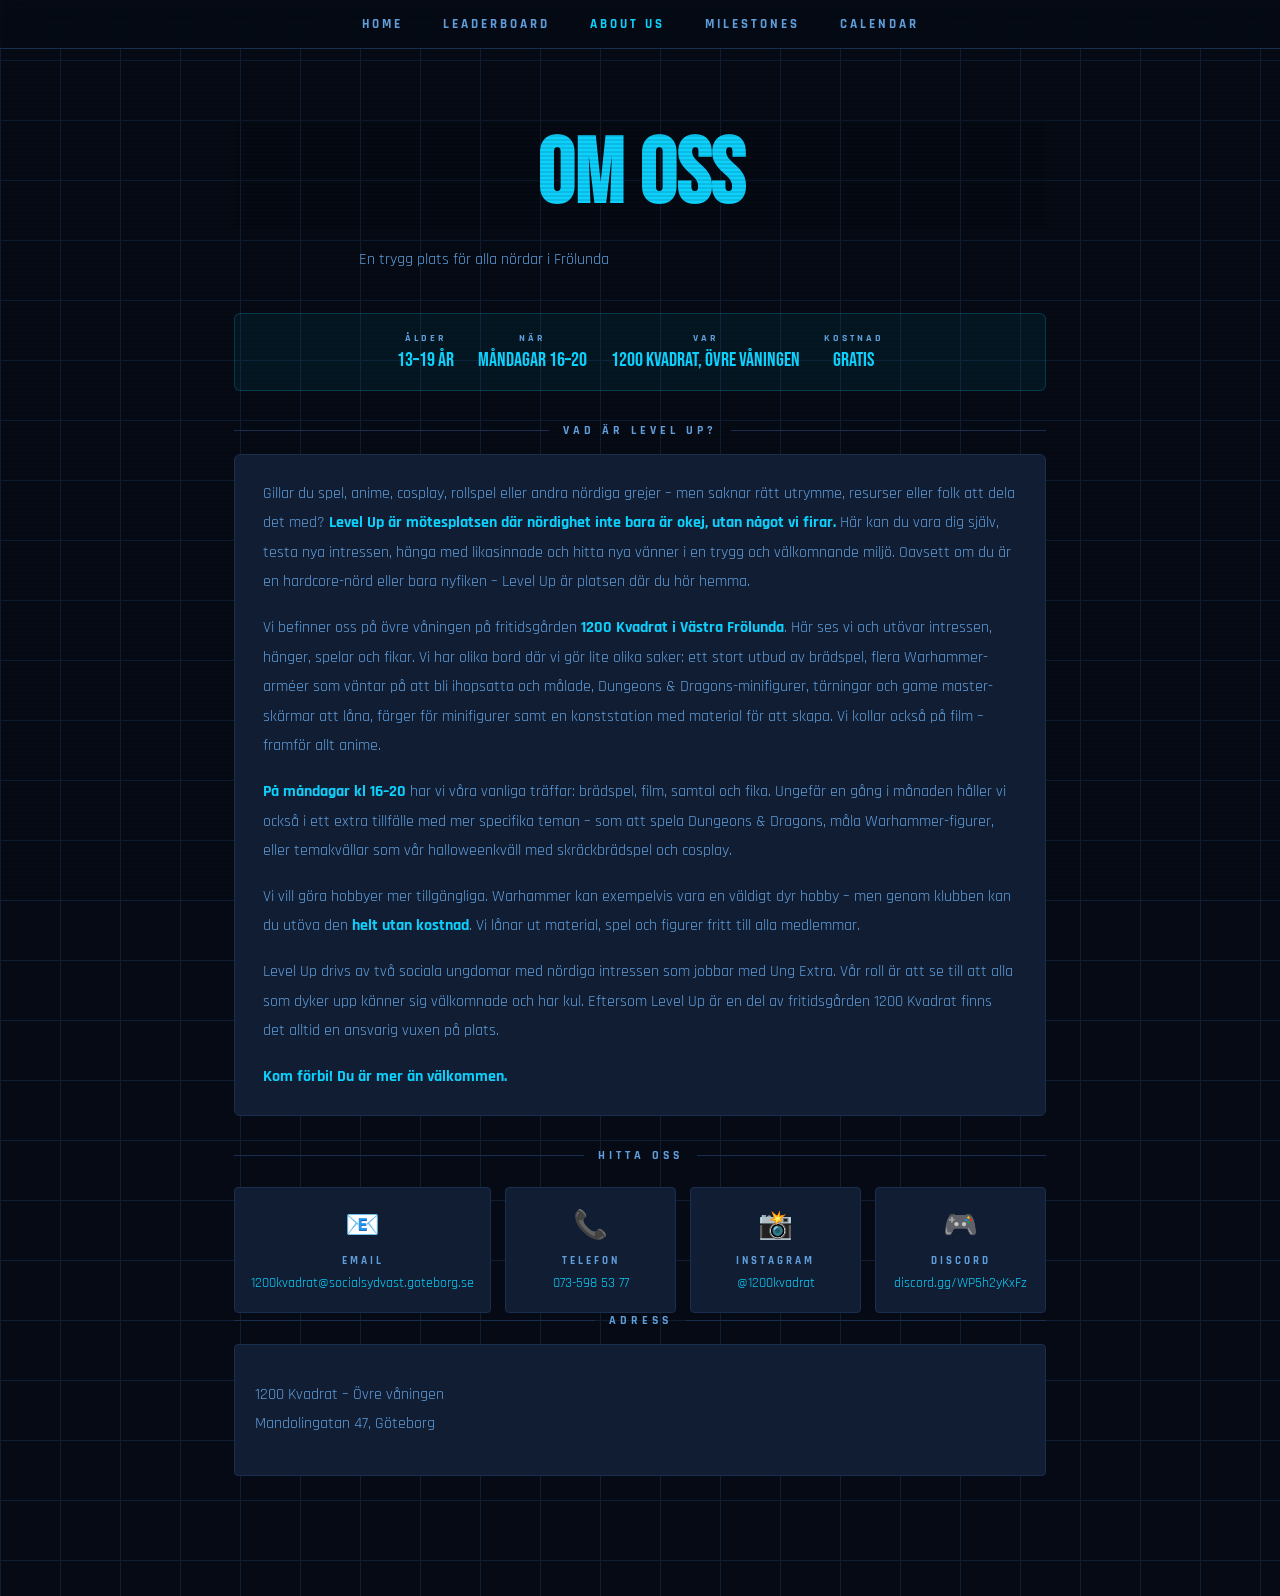
==== commit ffa05983: "Update 2026-06-01 Changed every other monday to EVERY monday" ====
--- a/aboutus.html
+++ b/aboutus.html
@@ -7,16 +7,16 @@
   <link rel="preconnect" href="https://fonts.gstatic.com" crossorigin />
   <link href="https://fonts.googleapis.com/css2?family=Bebas+Neue&family=Rajdhani:wght@400;700&display=swap" rel="stylesheet" />
   <link rel="stylesheet" href="style.css" />
-  <title>Om oss – Level Up Ungdomsklubb i Frölunda | Nördklubb Göteborg</title>
+  <title>Om oss - Level Up Ungdomsklubb i Frölunda | Nördklubb Göteborg</title>
   <!-- SEO -->
   <meta name="description" content="Level Up är en nördklubb för ungdomar 13–19 år på fritidsgården 1200 Kvadrat i Västra Frölunda, Göteborg. Gaming, anime, Warhammer, cosplay, rollspel och fika – varje ojämn måndag kl 16–20. Gratis och öppet för alla!" />
-  <meta name="keywords" content="ungdomsklubb Göteborg, nördklubb Frölunda, nördklubb Göteborg, ungdomsgård Västra Frölunda, gaming ungdomar Göteborg, anime klubb Göteborg, Warhammer ungdomar, cosplay Göteborg, rollspel tonåringar Göteborg, LGBTQ ungdom Göteborg, Level Up 1200 Kvadrat, fritidsgård Frölunda, ungdomsverksamhet Göteborg, nördiga intressen Göteborg, brädspelsklubb Göteborg" />
+  <meta name="keywords" content="ungdomsklubb Göteborg, nördklubb Frölunda, nördklubb Göteborg, gaming ungdomar Göteborg, anime klubb Göteborg, Warhammer ungdomar Göteborg, cosplay Göteborg, rollspel Göteborg, LGBTQ ungdom Göteborg, fritidsgård Frölunda, ungdomsverksamhet Göteborg, Level Up 1200 Kvadrat, brädspelsklubb Göteborg, nerd club gothenburg, aktiviteter göteborg, aktiviteter för unga, event frölunda, aktiviteter frölundaområdet, aktiviteter för ungdomar, 1200Kvadrat, 1200 Kvadrat, ungdomens hus, ungdomens hus göteborg, ungdomens hus frölunda, Ung sydväst, Fritidsgård frölunda, Frölunda torg, Fritidsgård frölunda torg, Tonåringar, nördar, unga, Level Up, Brädspel göteborg, cosplay göteborg, anime göteborg, pyssel göteborg, kpop göteborg, datorspel göteborg, level up frölunda, level up göteborg" />
   <meta name="robots" content="index, follow" />
   <link rel="canonical" href="https://levelup1200.github.io/LevelUp/aboutus.html" />
 
   <!-- Open Graph -->
   <meta property="og:title" content="Om oss – Level Up Nördklubb i Frölunda, Göteborg" />
-  <meta property="og:description" content="Level Up är en öppen och trygg nördklubb på 1200 Kvadrat i Västra Frölunda för unga 13–19 år. Gaming, anime, Warhammer, cosplay och rollspel. Ojämna måndagar kl 16–20." />
+  <meta property="og:description" content="Level Up är en öppen och trygg nördklubb på 1200 Kvadrat i Västra Frölunda för unga 13–19 år. Gaming, anime, Warhammer, cosplay och rollspel. Måndagar kl 16–20." />
   <meta property="og:type" content="website" />
   <meta property="og:url" content="https://levelup1200.github.io/LevelUp/aboutus.html" />
   <meta property="og:image" content="https://levelup1200.github.io/LevelUp/leveluplogo.png" />
@@ -147,7 +147,7 @@
         </div>
         <div class="about-highlight-item">
           <div class="about-highlight-label">När</div>
-          <div class="about-highlight-value">Ojämna måndagar 16–20</div>
+          <div class="about-highlight-value">Måndagar 16–20</div>
         </div>
         <div class="about-highlight-item">
           <div class="about-highlight-label">Var</div>
@@ -165,7 +165,7 @@
 
         <p>Vi befinner oss på övre våningen på fritidsgården <strong>1200 Kvadrat i Västra Frölunda</strong>. Här ses vi och utövar intressen, hänger, spelar och fikar. Vi har olika bord där vi gör lite olika saker: ett stort utbud av brädspel, flera Warhammer-arméer som väntar på att bli ihopsatta och målade, Dungeons & Dragons-minifigurer, tärningar och game master-skärmar att låna, färger för minifigurer samt en konststation med material för att skapa. Vi kollar också på film – framför allt anime.</p>
 
-        <p><strong>Ojämna veckor på måndagar kl 16–20</strong> har vi våra vanliga träffar: brädspel, film, samtal och fika. Ungefär en gång i månaden håller vi också i ett extra tillfälle med mer specifika teman – som att spela Dungeons &amp; Dragons, måla Warhammer-figurer, eller temakvällar som vår halloweenkväll med skräckbrädspel och cosplay.</p>
+        <p><strong>På måndagar kl 16–20</strong> har vi våra vanliga träffar: brädspel, film, samtal och fika. Ungefär en gång i månaden håller vi också i ett extra tillfälle med mer specifika teman – som att spela Dungeons &amp; Dragons, måla Warhammer-figurer, eller temakvällar som vår halloweenkväll med skräckbrädspel och cosplay.</p>
 
         <p>Vi vill göra hobbyer mer tillgängliga. Warhammer kan exempelvis vara en väldigt dyr hobby – men genom klubben kan du utöva den <strong>helt utan kostnad</strong>. Vi lånar ut material, spel och figurer fritt till alla medlemmar.</p>
 
